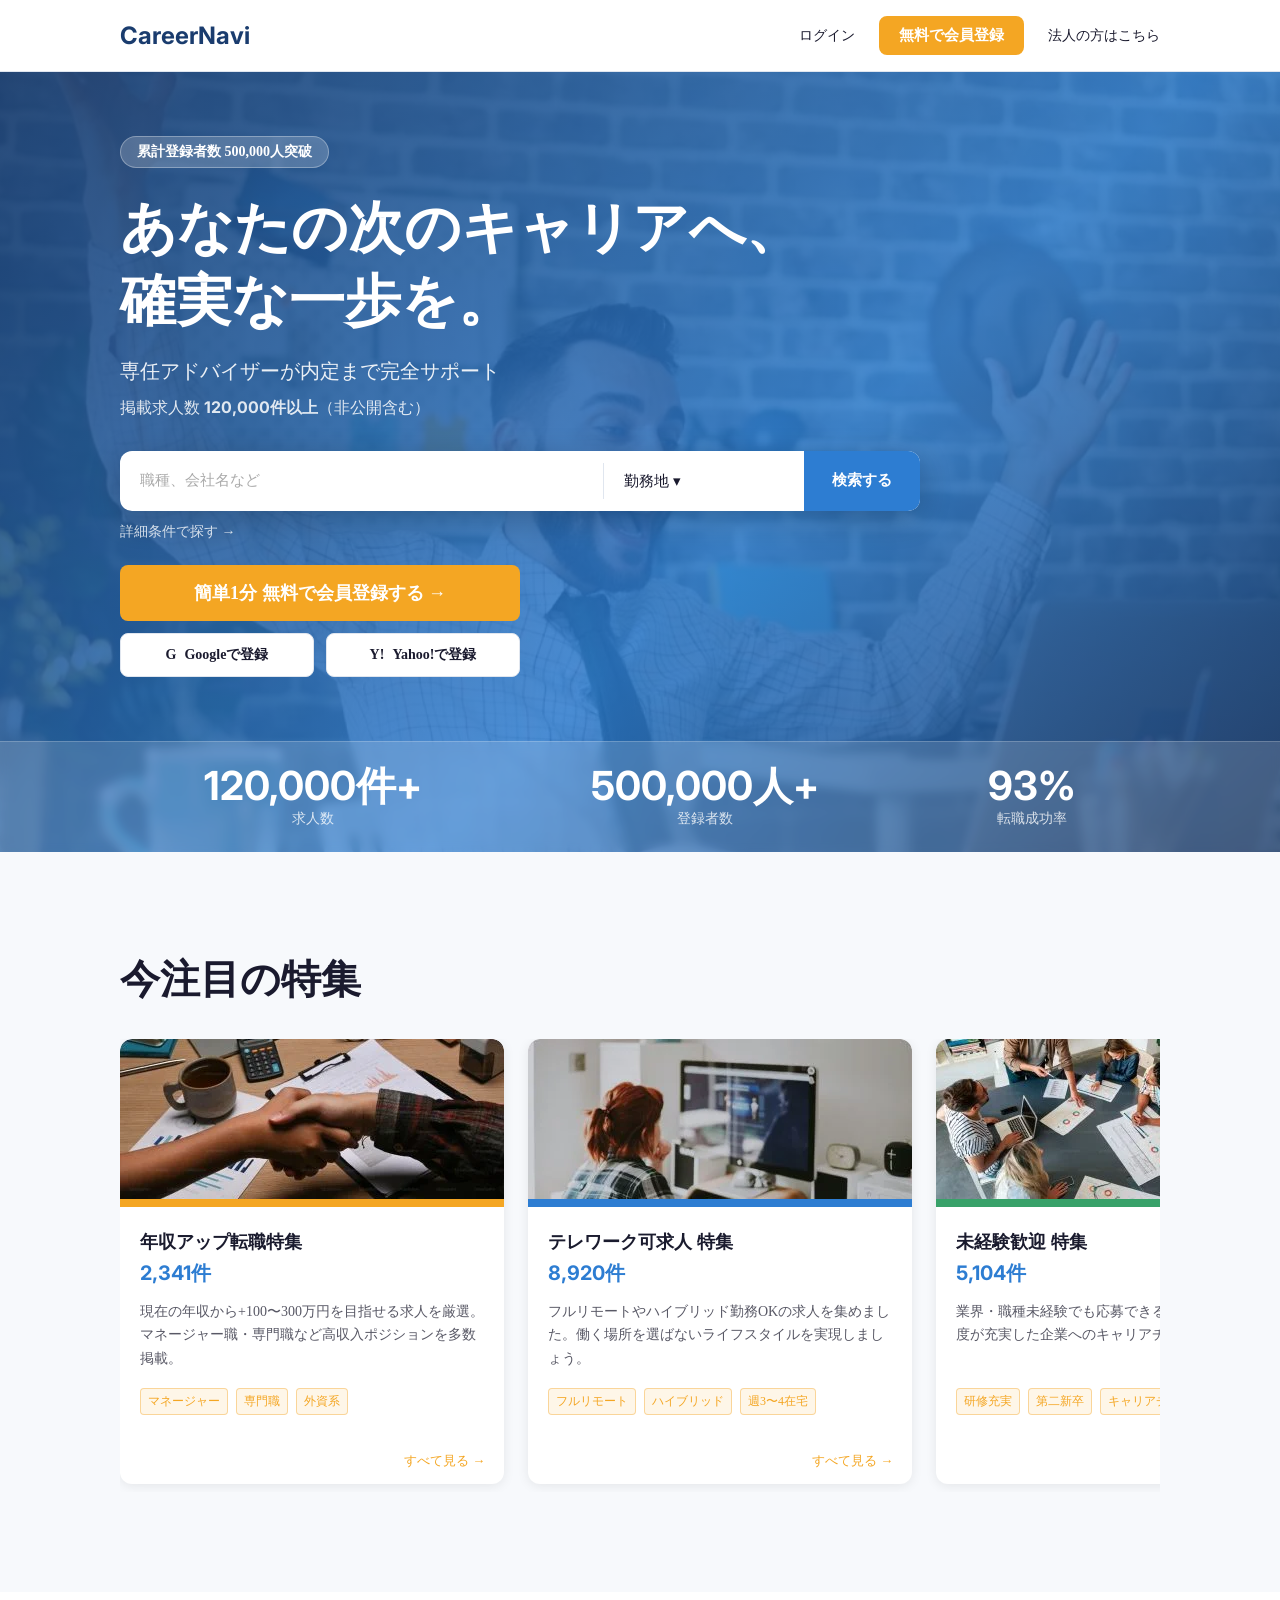
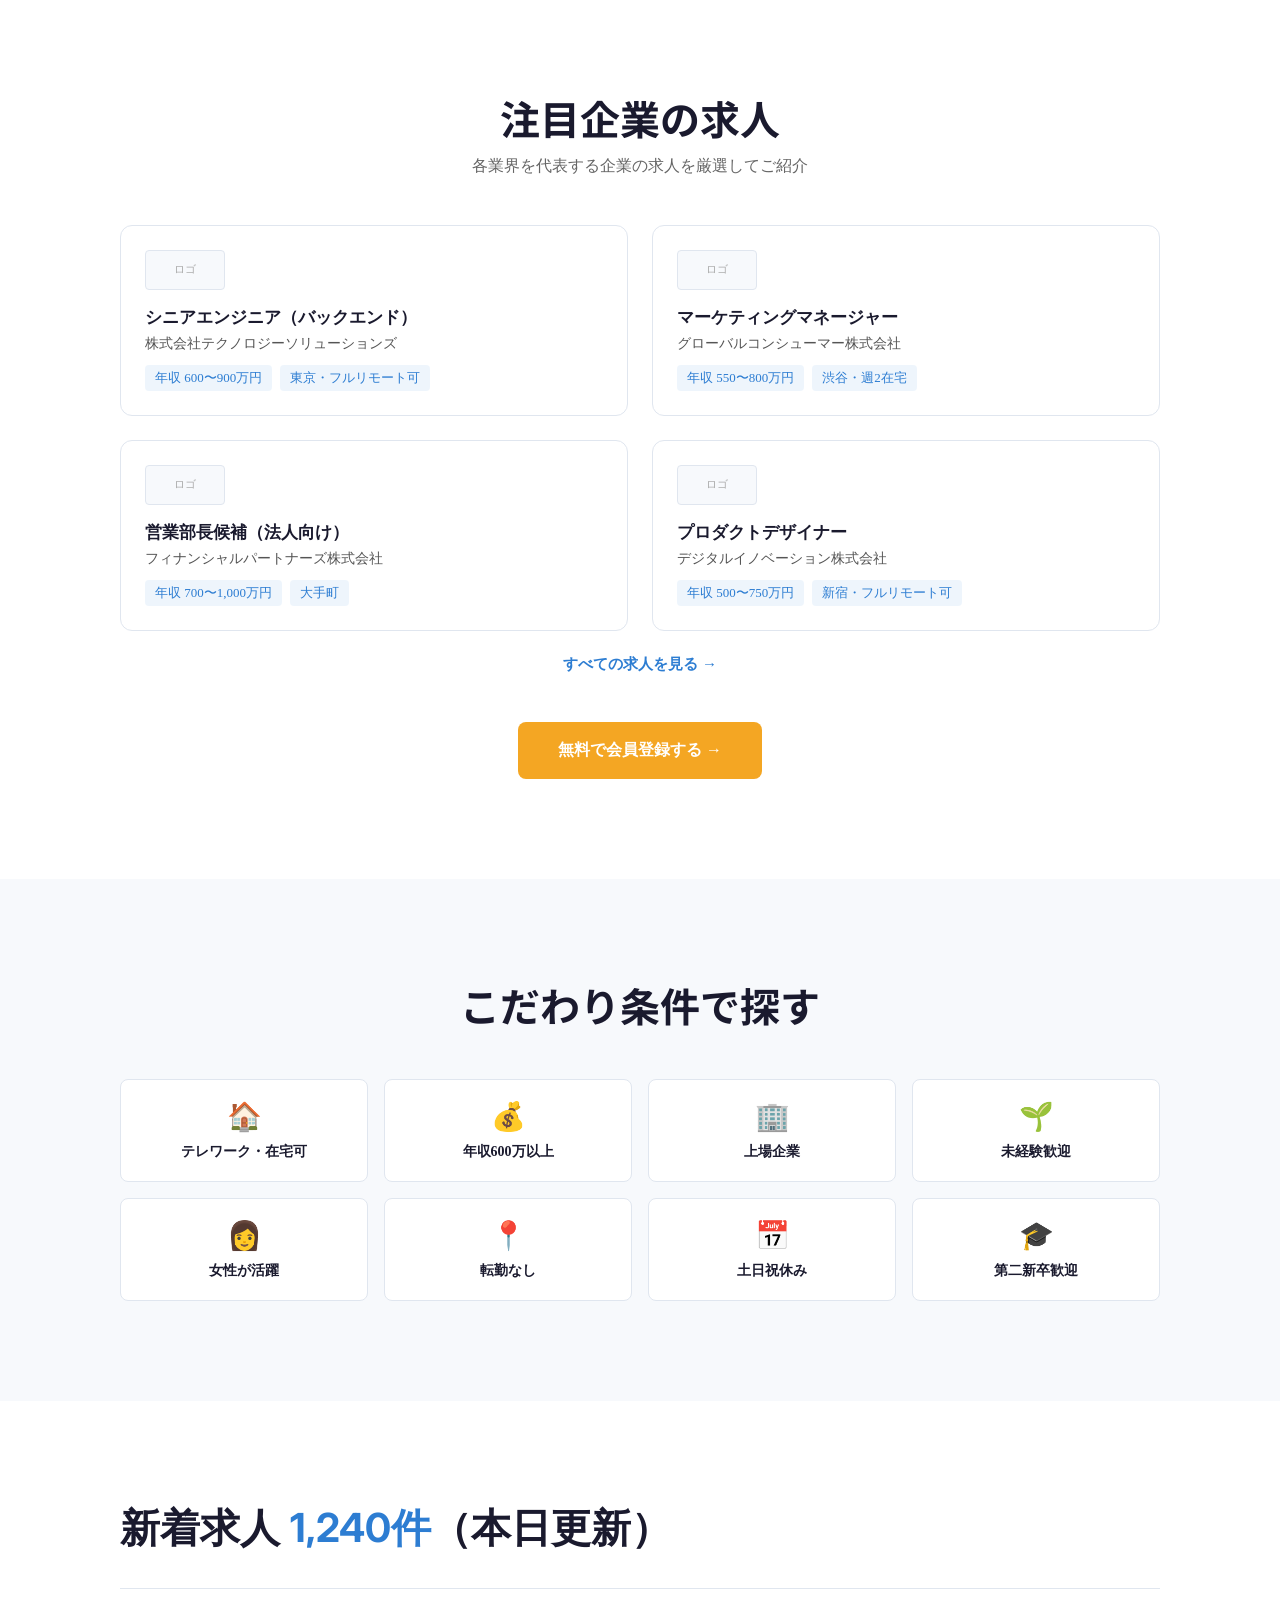
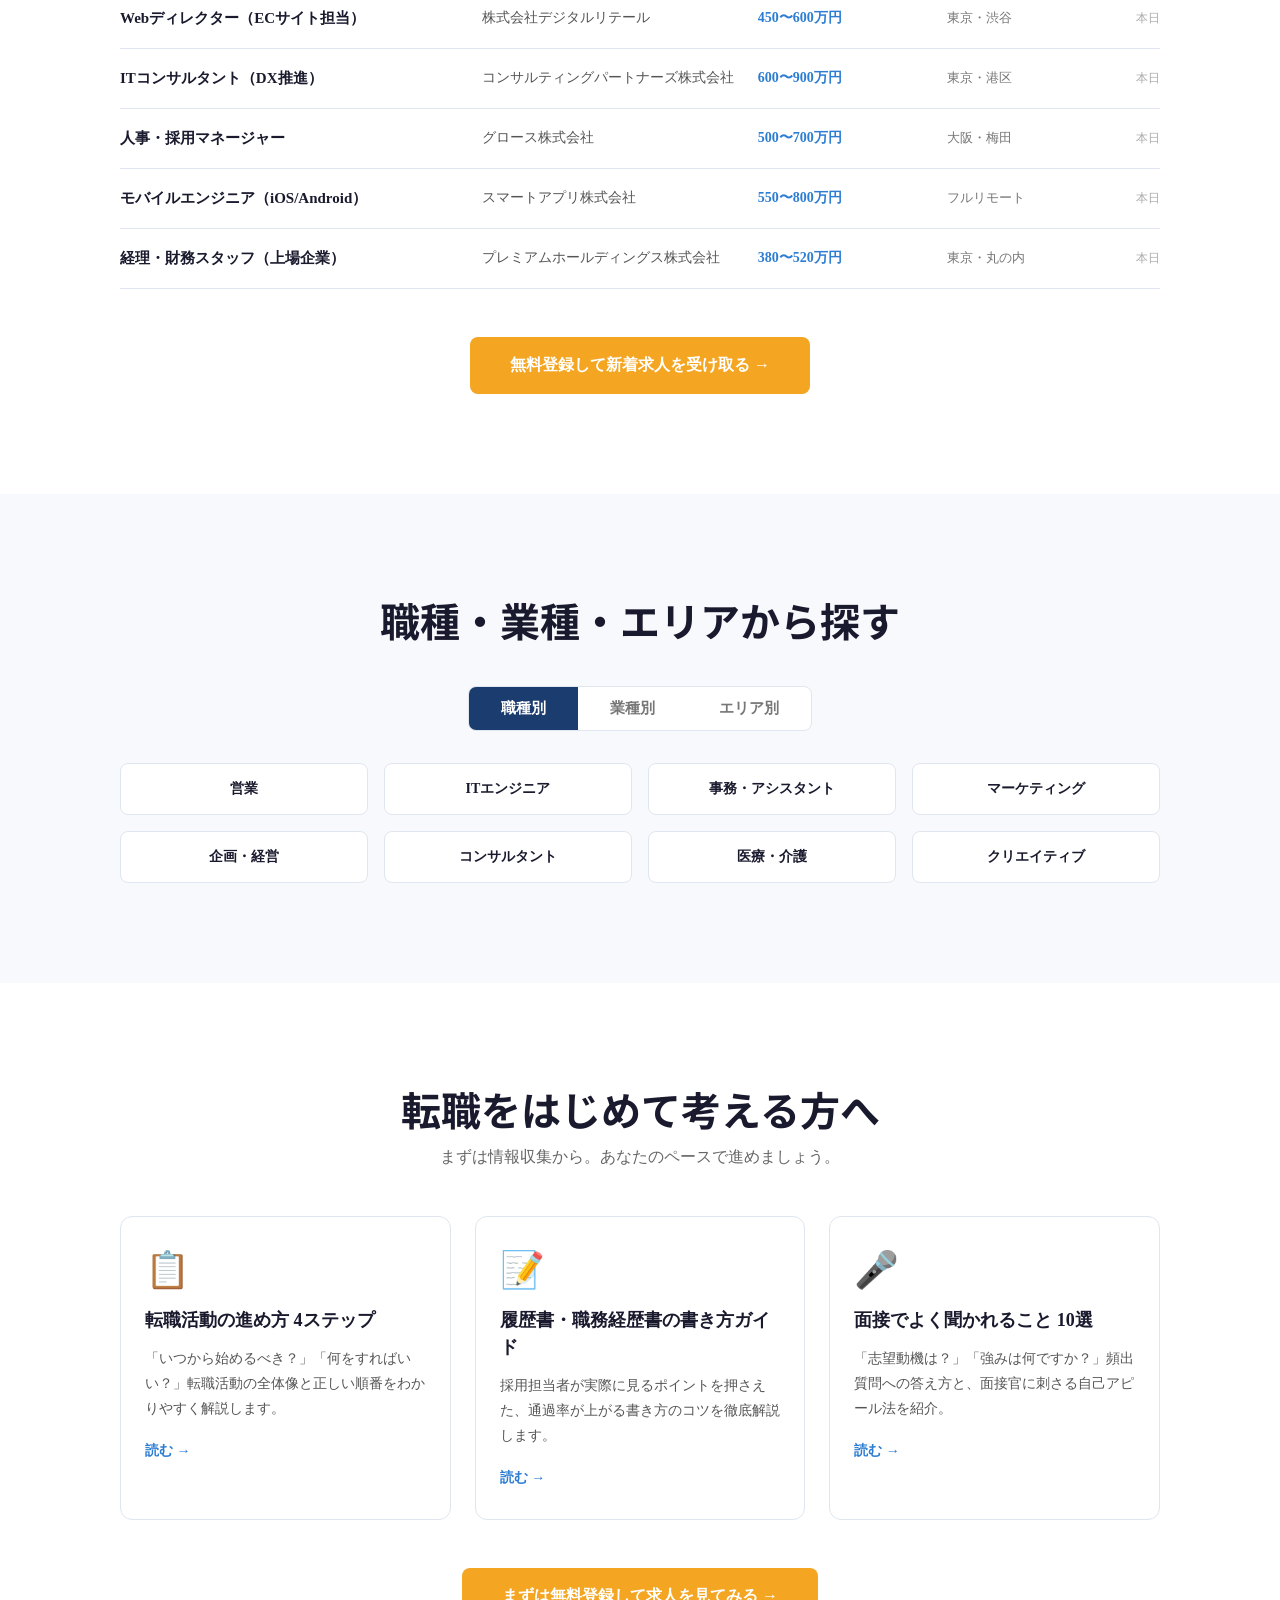
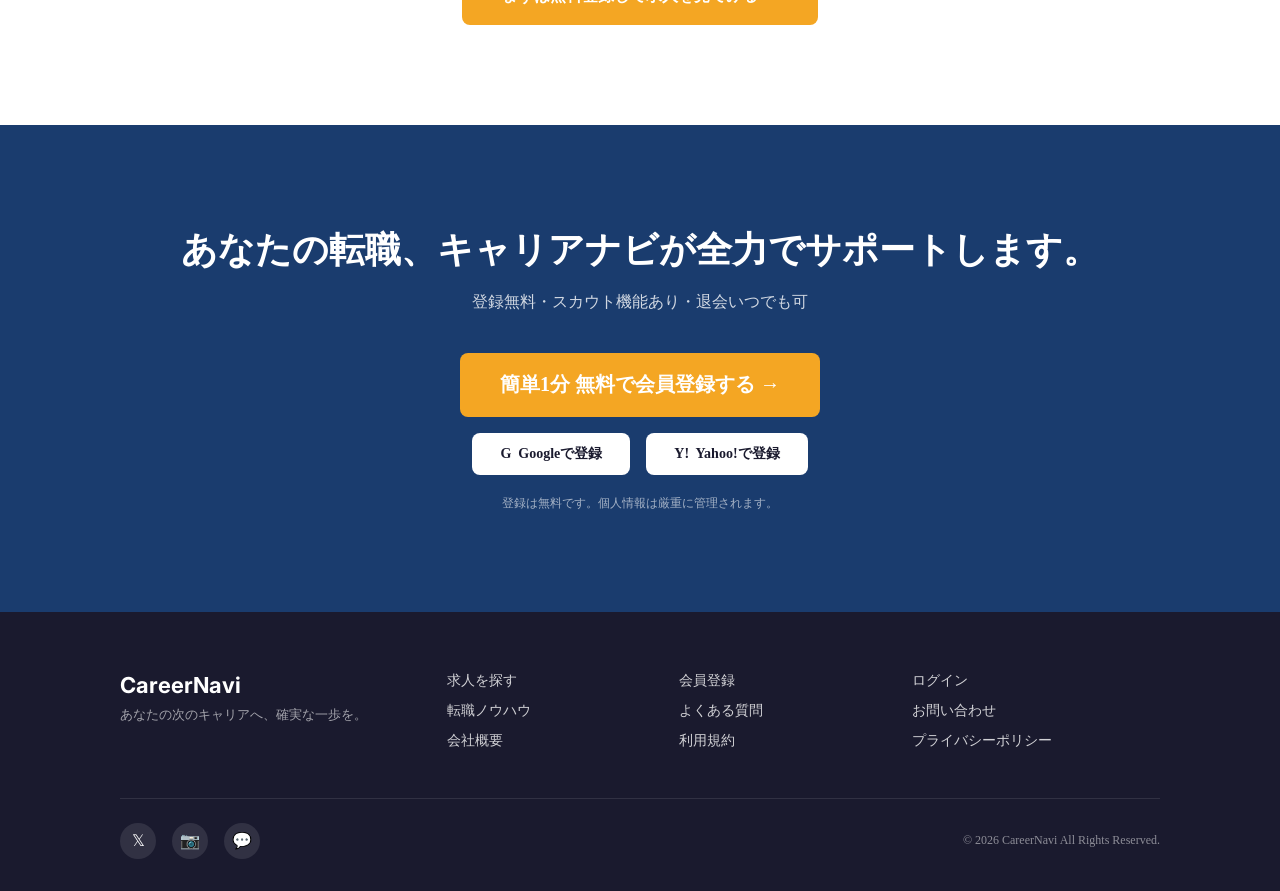
==== index.html @ 7c3828ed "refactor: careernaviをルートに移動" ====
<!DOCTYPE html>
<html lang="ja">
<head>
  <meta charset="UTF-8">
  <meta name="viewport" content="width=device-width, initial-scale=1.0">
  <title>キャリアナビ｜転職求人サイト</title>
  <!-- Google Fonts: 日本語フォント (Noto Sans JP) と英字フォント (Inter) を読み込む -->
  <link rel="preconnect" href="https://fonts.googleapis.com">
  <link rel="preconnect" href="https://fonts.gstatic.com" crossorigin>
  <link href="https://fonts.googleapis.com/css2?family=Inter:wght@400;700&family=Noto+Sans+JP:wght@400;700&display=swap" rel="stylesheet">
  <!-- CSS 読み込み順: reset → variables（変数定義）→ common（共通部品）→ index（ページ固有） -->
  <link rel="stylesheet" href="css/reset.css">
  <link rel="stylesheet" href="css/variables.css">
  <link rel="stylesheet" href="css/common.css">
  <link rel="stylesheet" href="css/index.css">
</head>
<body>

<!-- ===== S01: ヘッダー =====
     position: fixed で画面上部に固定。スクロール時に JS が is-scrolled クラスを付与して影を表示。
     ヘッダー高さ (72px) は variables.css や各ページの margin-top と合わせている。 -->
<header class="header" id="header">
  <div class="header__inner">
    <a href="index.html" class="header__logo">CareerNavi</a>
    <nav class="header__nav">
      <a href="#" class="header__login">ログイン</a>
      <a href="register.html" class="btn btn--primary">無料で会員登録</a>
      <a href="#" class="header__corp">法人の方はこちら</a>
    </nav>
  </div>
</header>

<!-- ===== S02: ファーストビュー (FV) =====
     hero-bg.webp の上に CSS グラデーションオーバーレイを重ねている。
     画像差し替えは images/hero-bg.webp を入れ替え、index.css の background-image も更新。
     検索フォームとCTAボタン、実績統計バーを含む。 -->
<section class="fv">
  <div class="fv__inner">
    <!-- キャッチバッジ: 登録者数などの訴求文言 -->
    <span class="fv__badge">累計登録者数 500,000人突破</span>
    <h1 class="fv__title">あなたの次のキャリアへ、<br>確実な一歩を。</h1>
    <p class="fv__subtitle">専任アドバイザーが内定まで完全サポート</p>
    <p class="fv__count">掲載求人数 <strong>120,000件以上</strong>（非公開含む）</p>

    <!-- 求人検索フォーム: キーワード入力・エリア選択・検索ボタンの3要素 -->
    <div class="fv__search">
      <input class="fv__search-input" type="text" placeholder="職種、会社名など">
      <div class="fv__search-divider"></div>
      <select class="fv__search-location">
        <option value="">勤務地 ▾</option>
        <option>東京都</option>
        <option>大阪府</option>
        <option>愛知県</option>
        <option>神奈川県</option>
        <option>福岡県</option>
        <option>リモート可</option>
      </select>
      <button class="fv__search-btn" type="button">検索する</button>
    </div>
    <a href="#" class="fv__search-link">詳細条件で探す →</a>

    <!-- CTAエリア: メイン登録ボタン + Google・Yahoo! SNS登録ボタン -->
    <div class="fv__cta">
      <a href="register.html" class="fv__cta-btn">簡単1分 無料で会員登録する →</a>
      <div class="fv__sns-btns">
        <a href="#" class="fv__sns-btn"><span class="fv__sns-btn-icon">G</span>Googleで登録</a>
        <a href="#" class="fv__sns-btn"><span class="fv__sns-btn-icon">Y!</span>Yahoo!で登録</a>
      </div>
    </div>
  </div>

  <!-- 実績統計バー: FV 下部に求人数・登録者数・転職成功率を表示 -->
  <div class="fv__stats">
    <div class="fv__stats-inner">
      <div class="stat">
        <div class="stat__number">120,000件+</div>
        <div class="stat__label">求人数</div>
      </div>
      <div class="stat">
        <div class="stat__number">500,000人+</div>
        <div class="stat__label">登録者数</div>
      </div>
      <div class="stat">
        <div class="stat__number">93%</div>
        <div class="stat__label">転職成功率</div>
      </div>
    </div>
  </div>
</section>

<!-- ===== S03: 特集スライダー =====
     横スクロールカードが JS で自動ループする。
     カードの追加・削除は .feature-card ブロックを増減するだけでOK。
     スライド速度は js/index.js の speed 変数で調整。 -->
<section class="feature">
  <div class="feature__inner">
    <h2 class="feature__title">今注目の特集</h2>
    <div class="feature__slider">

      <!-- 特集カード 1: accent の background 色でアクセントバーの色を変える -->
      <div class="feature-card">
        <img class="feature-card__img" src="images/feature-salary.webp" alt="年収アップ転職特集">
        <div class="feature-card__accent" style="background:#F4A623;"></div>
        <h3 class="feature-card__title">年収アップ転職特集</h3>
        <div class="feature-card__count">2,341件</div>
        <p class="feature-card__desc">現在の年収から+100〜300万円を目指せる求人を厳選。マネージャー職・専門職など高収入ポジションを多数掲載。</p>
        <div class="feature-card__tags">
          <span class="feature-card__tag">マネージャー</span>
          <span class="feature-card__tag">専門職</span>
          <span class="feature-card__tag">外資系</span>
        </div>
        <a href="#" class="feature-card__link">すべて見る →</a>
      </div>

      <!-- 特集カード 2 -->
      <div class="feature-card">
        <img class="feature-card__img" src="images/feature-remote.webp" alt="テレワーク可求人特集">
        <div class="feature-card__accent" style="background:#2D7DD2;"></div>
        <h3 class="feature-card__title">テレワーク可求人 特集</h3>
        <div class="feature-card__count">8,920件</div>
        <p class="feature-card__desc">フルリモートやハイブリッド勤務OKの求人を集めました。働く場所を選ばないライフスタイルを実現しましょう。</p>
        <div class="feature-card__tags">
          <span class="feature-card__tag">フルリモート</span>
          <span class="feature-card__tag">ハイブリッド</span>
          <span class="feature-card__tag">週3〜4在宅</span>
        </div>
        <a href="#" class="feature-card__link">すべて見る →</a>
      </div>

      <!-- 特集カード 3 -->
      <div class="feature-card">
        <img class="feature-card__img" src="images/feature-beginner.webp" alt="未経験歓迎特集">
        <div class="feature-card__accent" style="background:#38A169;"></div>
        <h3 class="feature-card__title">未経験歓迎 特集</h3>
        <div class="feature-card__count">5,104件</div>
        <p class="feature-card__desc">業界・職種未経験でも応募できる求人が満載。研修制度が充実した企業へのキャリアチェンジを全力支援。</p>
        <div class="feature-card__tags">
          <span class="feature-card__tag">研修充実</span>
          <span class="feature-card__tag">第二新卒</span>
          <span class="feature-card__tag">キャリアチェンジ</span>
        </div>
        <a href="#" class="feature-card__link">すべて見る →</a>
      </div>

    </div>
  </div>
</section>

<!-- ===== S04: 注目企業の求人 =====
     .job-card を追加・削除することで求人数を調整できる。
     企業ロゴは .job-card__logo 内に img タグを追加して差し替える。 -->
<section class="pickup section--bg-white">
  <div class="pickup__inner">
    <h2 class="section__title section__title--center">注目企業の求人</h2>
    <p class="section__subtitle section__subtitle--center">各業界を代表する企業の求人を厳選してご紹介</p>
    <div class="pickup__grid">

      <div class="job-card">
        <div class="job-card__logo">ロゴ</div>
        <h3 class="job-card__title">シニアエンジニア（バックエンド）</h3>
        <p class="job-card__company">株式会社テクノロジーソリューションズ</p>
        <div class="job-card__meta">
          <span class="job-card__tag">年収 600〜900万円</span>
          <span class="job-card__tag">東京・フルリモート可</span>
        </div>
      </div>

      <div class="job-card">
        <div class="job-card__logo">ロゴ</div>
        <h3 class="job-card__title">マーケティングマネージャー</h3>
        <p class="job-card__company">グローバルコンシューマー株式会社</p>
        <div class="job-card__meta">
          <span class="job-card__tag">年収 550〜800万円</span>
          <span class="job-card__tag">渋谷・週2在宅</span>
        </div>
      </div>

      <div class="job-card">
        <div class="job-card__logo">ロゴ</div>
        <h3 class="job-card__title">営業部長候補（法人向け）</h3>
        <p class="job-card__company">フィナンシャルパートナーズ株式会社</p>
        <div class="job-card__meta">
          <span class="job-card__tag">年収 700〜1,000万円</span>
          <span class="job-card__tag">大手町</span>
        </div>
      </div>

      <div class="job-card">
        <div class="job-card__logo">ロゴ</div>
        <h3 class="job-card__title">プロダクトデザイナー</h3>
        <p class="job-card__company">デジタルイノベーション株式会社</p>
        <div class="job-card__meta">
          <span class="job-card__tag">年収 500〜750万円</span>
          <span class="job-card__tag">新宿・フルリモート可</span>
        </div>
      </div>

    </div>
    <div style="text-align:center; margin-top: 24px;">
      <a href="#" class="pickup__more">すべての求人を見る →</a>
    </div>
    <div class="section-cta">
      <a href="register.html" class="section-cta__btn">無料で会員登録する →</a>
    </div>
  </div>
</section>

<!-- ===== S05: こだわり条件タイル =====
     アイコン + ラベルのカードを4列グリッドで並べる。
     タイルの追加・削除は .theme-tile ブロックを増減するだけ。 -->
<section class="theme section--bg-light">
  <div class="theme__inner">
    <h2 class="section__title section__title--center">こだわり条件で探す</h2>
    <div class="theme__grid">
      <div class="theme-tile"><span class="theme-tile__icon">🏠</span><span class="theme-tile__label">テレワーク・在宅可</span></div>
      <div class="theme-tile"><span class="theme-tile__icon">💰</span><span class="theme-tile__label">年収600万以上</span></div>
      <div class="theme-tile"><span class="theme-tile__icon">🏢</span><span class="theme-tile__label">上場企業</span></div>
      <div class="theme-tile"><span class="theme-tile__icon">🌱</span><span class="theme-tile__label">未経験歓迎</span></div>
      <div class="theme-tile"><span class="theme-tile__icon">👩</span><span class="theme-tile__label">女性が活躍</span></div>
      <div class="theme-tile"><span class="theme-tile__icon">📍</span><span class="theme-tile__label">転勤なし</span></div>
      <div class="theme-tile"><span class="theme-tile__icon">📅</span><span class="theme-tile__label">土日祝休み</span></div>
      <div class="theme-tile"><span class="theme-tile__icon">🎓</span><span class="theme-tile__label">第二新卒歓迎</span></div>
    </div>
  </div>
</section>

<!-- ===== S06: 新着求人 =====
     .job-row を追加することで表示件数を増やせる。
     SP では年収 (.job-row__salary) と更新日 (.job-row__date) が非表示になる。 -->
<section class="newjobs section--bg-white">
  <div class="newjobs__inner">
    <h2 class="newjobs__title">新着求人 <span style="font-family:var(--font-en); color:var(--color-secondary);">1,240件</span>（本日更新）</h2>
    <div class="newjobs__list">
      <div class="job-row">
        <div class="job-row__title">Webディレクター（ECサイト担当）</div>
        <div class="job-row__company">株式会社デジタルリテール</div>
        <div class="job-row__salary">450〜600万円</div>
        <div class="job-row__location">東京・渋谷</div>
        <div class="job-row__date">本日</div>
      </div>
      <div class="job-row">
        <div class="job-row__title">ITコンサルタント（DX推進）</div>
        <div class="job-row__company">コンサルティングパートナーズ株式会社</div>
        <div class="job-row__salary">600〜900万円</div>
        <div class="job-row__location">東京・港区</div>
        <div class="job-row__date">本日</div>
      </div>
      <div class="job-row">
        <div class="job-row__title">人事・採用マネージャー</div>
        <div class="job-row__company">グロース株式会社</div>
        <div class="job-row__salary">500〜700万円</div>
        <div class="job-row__location">大阪・梅田</div>
        <div class="job-row__date">本日</div>
      </div>
      <div class="job-row">
        <div class="job-row__title">モバイルエンジニア（iOS/Android）</div>
        <div class="job-row__company">スマートアプリ株式会社</div>
        <div class="job-row__salary">550〜800万円</div>
        <div class="job-row__location">フルリモート</div>
        <div class="job-row__date">本日</div>
      </div>
      <div class="job-row">
        <div class="job-row__title">経理・財務スタッフ（上場企業）</div>
        <div class="job-row__company">プレミアムホールディングス株式会社</div>
        <div class="job-row__salary">380〜520万円</div>
        <div class="job-row__location">東京・丸の内</div>
        <div class="job-row__date">本日</div>
      </div>
    </div>
    <div class="section-cta">
      <a href="register.html" class="section-cta__btn">無料登録して新着求人を受け取る →</a>
    </div>
  </div>
</section>

<!-- ===== S07: 職種・業種・エリアから探す =====
     タブ切り替えは js/index.js で制御。
     .tab-btn の data-tab と .tab-content の id が一致している必要がある。
     タブの追加時はボタンとパネルをセットで追加する。 -->
<section class="category section--bg-light">
  <div class="category__inner">
    <h2 class="section__title section__title--center">職種・業種・エリアから探す</h2>
    <!-- タブボタン: data-tab の値と対応するパネルの id を一致させる -->
    <div class="tab-bar">
      <button class="tab-btn is-active" data-tab="tab-job">職種別</button>
      <button class="tab-btn" data-tab="tab-industry">業種別</button>
      <button class="tab-btn" data-tab="tab-area">エリア別</button>
    </div>
    <!-- 職種タブパネル -->
    <div id="tab-job" class="tab-content is-active">
      <div class="category__grid">
        <div class="category-tile">営業</div>
        <div class="category-tile">ITエンジニア</div>
        <div class="category-tile">事務・アシスタント</div>
        <div class="category-tile">マーケティング</div>
        <div class="category-tile">企画・経営</div>
        <div class="category-tile">コンサルタント</div>
        <div class="category-tile">医療・介護</div>
        <div class="category-tile">クリエイティブ</div>
      </div>
    </div>
    <!-- 業種タブパネル -->
    <div id="tab-industry" class="tab-content">
      <div class="category__grid">
        <div class="category-tile">IT・通信</div>
        <div class="category-tile">金融・保険</div>
        <div class="category-tile">メーカー</div>
        <div class="category-tile">医療・製薬</div>
        <div class="category-tile">商社</div>
        <div class="category-tile">不動産・建設</div>
        <div class="category-tile">サービス業</div>
        <div class="category-tile">コンサル</div>
      </div>
    </div>
    <!-- エリアタブパネル -->
    <div id="tab-area" class="tab-content">
      <div class="category__grid">
        <div class="category-tile">東京</div>
        <div class="category-tile">大阪</div>
        <div class="category-tile">愛知</div>
        <div class="category-tile">神奈川</div>
        <div class="category-tile">福岡</div>
        <div class="category-tile">北海道</div>
        <div class="category-tile">京都</div>
        <div class="category-tile">リモート</div>
      </div>
    </div>
  </div>
</section>

<!-- ===== S08: 転職ノウハウ =====
     .knowhow-card を追加することで記事カードを増やせる。3列グリッドのため3の倍数が収まりよい。 -->
<section class="knowhow section--bg-white">
  <div class="knowhow__inner">
    <h2 class="section__title section__title--center">転職をはじめて考える方へ</h2>
    <p class="section__subtitle section__subtitle--center">まずは情報収集から。あなたのペースで進めましょう。</p>
    <div class="knowhow__grid">
      <div class="knowhow-card">
        <div class="knowhow-card__icon">📋</div>
        <h3 class="knowhow-card__title">転職活動の進め方 4ステップ</h3>
        <p class="knowhow-card__desc">「いつから始めるべき？」「何をすればいい？」転職活動の全体像と正しい順番をわかりやすく解説します。</p>
        <a href="#" class="knowhow-card__link">読む →</a>
      </div>
      <div class="knowhow-card">
        <div class="knowhow-card__icon">📝</div>
        <h3 class="knowhow-card__title">履歴書・職務経歴書の書き方ガイド</h3>
        <p class="knowhow-card__desc">採用担当者が実際に見るポイントを押さえた、通過率が上がる書き方のコツを徹底解説します。</p>
        <a href="#" class="knowhow-card__link">読む →</a>
      </div>
      <div class="knowhow-card">
        <div class="knowhow-card__icon">🎤</div>
        <h3 class="knowhow-card__title">面接でよく聞かれること 10選</h3>
        <p class="knowhow-card__desc">「志望動機は？」「強みは何ですか？」頻出質問への答え方と、面接官に刺さる自己アピール法を紹介。</p>
        <a href="#" class="knowhow-card__link">読む →</a>
      </div>
    </div>
    <div class="section-cta">
      <a href="register.html" class="section-cta__btn">まずは無料登録して求人を見てみる →</a>
    </div>
  </div>
</section>

<!-- ===== S09: クロージングCTA =====
     ページ末尾の最終登録促進エリア。背景は primary ネイビー。
     ボタンテキストや補足文の変更はここで行う。 -->
<section class="closing-cta">
  <div class="closing-cta__inner">
    <h2 class="closing-cta__title">あなたの転職、キャリアナビが全力でサポートします。</h2>
    <p class="closing-cta__sub">登録無料・スカウト機能あり・退会いつでも可</p>
    <a href="register.html" class="closing-cta__btn">簡単1分 無料で会員登録する →</a>
    <div class="closing-cta__sns">
      <a href="#" class="closing-cta__sns-btn">G &nbsp;Googleで登録</a>
      <a href="#" class="closing-cta__sns-btn">Y! &nbsp;Yahoo!で登録</a>
    </div>
    <p class="closing-cta__note">登録は無料です。個人情報は厳重に管理されます。</p>
  </div>
</section>

<!-- ===== S10: フッター =====
     リンクは .footer__links 内の <a> タグを編集。
     SNS アイコンは .footer__sns-link 内のテキスト・絵文字を変更。 -->
<footer class="footer">
  <div class="footer__inner">
    <div class="footer__top">
      <div>
        <div class="footer__logo">CareerNavi</div>
        <p class="footer__tagline">あなたの次のキャリアへ、確実な一歩を。</p>
      </div>
      <div class="footer__links">
        <a href="#" class="footer__link">求人を探す</a>
        <a href="register.html" class="footer__link">会員登録</a>
        <a href="#" class="footer__link">ログイン</a>
        <a href="#" class="footer__link">転職ノウハウ</a>
        <a href="#" class="footer__link">よくある質問</a>
        <a href="#" class="footer__link">お問い合わせ</a>
        <a href="#" class="footer__link">会社概要</a>
        <a href="#" class="footer__link">利用規約</a>
        <a href="#" class="footer__link">プライバシーポリシー</a>
      </div>
    </div>
    <div class="footer__bottom">
      <div class="footer__sns">
        <a href="#" class="footer__sns-link">𝕏</a>
        <a href="#" class="footer__sns-link">📷</a>
        <a href="#" class="footer__sns-link">💬</a>
      </div>
      <p class="footer__copy">© 2026 CareerNavi All Rights Reserved.</p>
    </div>
  </div>
</footer>

<!-- JS 読み込み: common.js（全ページ共通）→ index.js（このページ固有） -->
<script src="js/common.js"></script>
<script src="js/index.js"></script>
</body>
</html>
---- css/variables.css ----
/* ===== デザイントークン =====
   サイト全体で共通利用するカラー・フォント・余白などの変数定義。
   色の変更やスペーシングの調整はここを編集すれば全体に反映される。 */

:root {

  /* --- ブランドカラー ---
     primary（ネイビー）: ヘッダーロゴ・見出し強調・フッター背景
     secondary（ブルー）: リンク・ボタン・アクティブ状態
     accent（オレンジ）: CTAボタン・重要ラベル・特集タグ */
  --color-primary:   #1A3C6E;
  --color-secondary: #2D7DD2;
  --color-accent:    #F4A623;

  /* --- 背景・テキスト・ボーダー --- */
  --color-bg-light:  #F7F9FC; /* 薄グレー背景：偶数セクション背景に使用 */
  --color-text:      #1A1A2E; /* メインテキスト色 */
  --color-white:     #FFFFFF;
  --color-success:   #38A169; /* 成功・完了状態 (登録完了ページのアイコンなど) */
  --color-error:     #E53E3E; /* エラー表示 */
  --color-border:    #E0E6EF; /* カード枠線・区切り線 */
  --color-footer-bg: #1A1A2E; /* フッター背景: テキスト色と同値でダークに統一 */

  /* --- フォント ---
     日本語テキスト全般: Noto Sans JP
     数字・英字・統計数値: Inter（等幅で視認性が高い） */
  --font-ja: 'Noto Sans JP', sans-serif;
  --font-en: 'Inter', sans-serif;

  /* --- レイアウト --- */
  --content-max-width: 1440px; /* コンテンツ最大幅: 大画面でも広がりすぎない */
  --section-padding:    100px; /* PC: セクション上下余白 */
  --section-padding-sp:  60px; /* SP: セクション上下余白 */

  /* --- 影 --- */
  --shadow-card:   0px 4px 24px rgba(0, 0, 0, 0.08); /* カードの浮き上がり影 */
  --shadow-header: 0 2px 8px rgba(0, 0, 0, 0.1);     /* スクロール時のヘッダー影 */

  /* --- 角丸 --- */
  --radius-sm:  4px;  /* タグ・バッジなど小さい要素 */
  --radius-md:  8px;  /* ボタン・入力欄・一般カード */
  --radius-lg: 12px;  /* 大きいカード・フォームカード */

  /* --- トランジション ---
     ホバーアニメーションの速度。全コンポーネントで共通利用 */
  --transition: 0.2s ease;
}
---- css/common.css ----
/* ===== ヘッダー =====
   固定ヘッダー (position: fixed)。高さ 72px はサイト全体で共通の基準値。
   スクロール時に is-scrolled クラスが JS から付与されて影が出る。 */
.header {
  position: fixed;
  top: 0;
  left: 0;
  right: 0;
  z-index: 1000;
  height: 72px; /* この値を変えたら index.css の padding-top: 72px も合わせて変更 */
  background: var(--color-white);
  border-bottom: 1px solid var(--color-border);
  display: flex;
  align-items: center;
  transition: box-shadow var(--transition);
}

/* スクロール時に JS で付与されるクラス */
.header.is-scrolled {
  box-shadow: var(--shadow-header);
}

.header__inner {
  width: 100%;
  max-width: var(--content-max-width);
  margin: 0 auto;
  padding: 0 120px; /* SP では 0 16px に上書き */
  display: flex;
  align-items: center;
  justify-content: space-between;
}

.header__logo {
  font-family: var(--font-en);
  font-size: 24px;
  font-weight: 700;
  color: var(--color-primary);
}

.header__nav {
  display: flex;
  align-items: center;
  gap: 24px;
}

.header__login {
  font-size: 14px;
  color: var(--color-text);
  transition: color var(--transition);
}

.header__login:hover {
  color: var(--color-secondary);
}

.header__corp {
  font-size: 14px;
  color: var(--color-text);
  transition: color var(--transition);
}

.header__corp:hover {
  color: var(--color-secondary);
}

/* ===== ボタン =====
   .btn--primary（オレンジ）: CTA・会員登録など主要アクション
   .btn--secondary（ブルー）: サブアクション
   .btn--large: フッターCTAなど大きいボタンに追加するモディファイア */
.btn {
  display: inline-flex;
  align-items: center;
  justify-content: center;
  font-weight: 700;
  border-radius: var(--radius-md);
  transition: opacity var(--transition), transform var(--transition);
  cursor: pointer;
  text-align: center;
}

.btn:hover {
  opacity: 0.88;
  transform: translateY(-1px);
}

.btn:active {
  transform: translateY(0);
}

.btn--primary {
  background: var(--color-accent);
  color: var(--color-white);
  padding: 10px 20px;
  font-size: 15px;
}

.btn--secondary {
  background: var(--color-secondary);
  color: var(--color-white);
  padding: 10px 20px;
  font-size: 15px;
}

.btn--large {
  padding: 17px 32px;
  font-size: 18px;
  border-radius: var(--radius-md);
}

/* ===== フッター ===== */
.footer {
  background: var(--color-footer-bg);
  color: var(--color-white);
  padding: 60px 0 32px;
}

.footer__inner {
  max-width: var(--content-max-width);
  margin: 0 auto;
  padding: 0 120px;
}

.footer__top {
  display: flex;
  align-items: flex-start;
  gap: 80px;
  margin-bottom: 48px;
}

.footer__logo {
  font-family: var(--font-en);
  font-size: 22px;
  font-weight: 700;
  color: var(--color-white);
  margin-bottom: 8px;
}

.footer__tagline {
  font-size: 13px;
  color: rgba(255, 255, 255, 0.6);
}

/* リンクを3列グリッドで並べる。列数を変えるには grid-template-columns を修正 */
.footer__links {
  display: grid;
  grid-template-columns: repeat(3, auto);
  gap: 12px 40px;
  flex: 1;
}

.footer__link {
  font-size: 14px;
  color: rgba(255, 255, 255, 0.8);
  transition: color var(--transition);
}

.footer__link:hover {
  color: var(--color-white);
}

.footer__bottom {
  border-top: 1px solid rgba(255, 255, 255, 0.1);
  padding-top: 24px;
  display: flex;
  align-items: center;
  justify-content: space-between;
}

.footer__sns {
  display: flex;
  gap: 16px;
}

.footer__sns-link {
  width: 36px;
  height: 36px;
  border-radius: 50%;
  background: rgba(255, 255, 255, 0.1);
  display: flex;
  align-items: center;
  justify-content: center;
  font-size: 16px;
  transition: background var(--transition);
}

.footer__sns-link:hover {
  background: rgba(255, 255, 255, 0.2);
}

.footer__copy {
  font-size: 12px;
  color: rgba(255, 255, 255, 0.5);
}

/* ===== セクション共通CTAバー =====
   各セクション末尾に配置するオレンジのCTAボタン。
   マージンやフォントサイズを変更したい場合はここを編集。 */
.section-cta {
  text-align: center;
  margin-top: 48px;
}

.section-cta__btn {
  display: inline-flex;
  align-items: center;
  justify-content: center;
  background: var(--color-accent);
  color: var(--color-white);
  font-weight: 700;
  font-size: 16px;
  padding: 18px 40px;
  border-radius: var(--radius-md);
  transition: opacity var(--transition), transform var(--transition);
}

.section-cta__btn:hover {
  opacity: 0.88;
  transform: translateY(-2px);
}

/* ===== コンテナ =====
   PC左右余白を持つ汎用ラッパー。ページ固有の__inner では個別に定義している。 */
.container {
  max-width: var(--content-max-width);
  margin: 0 auto;
  padding: 0 120px;
}

/* ===== セクション共通 =====
   .section--bg-light / .section--bg-white で交互に背景を切り替えている。 */
.section {
  padding: var(--section-padding) 0;
}

.section--bg-light {
  background: var(--color-bg-light);
}

.section--bg-white {
  background: var(--color-white);
}

/* セクション見出し (h2): 40px PC / 26px SP */
.section__title {
  font-family: var(--font-ja);
  font-size: 40px;
  font-weight: 700;
  color: var(--color-text);
  line-height: 1.3;
}

.section__title--center {
  text-align: center;
}

.section__subtitle {
  font-size: 16px;
  color: #666;
  margin-top: 12px;
}

.section__subtitle--center {
  text-align: center;
}

/* ===== レスポンシブ (〜768px) ===== */
@media (max-width: 768px) {
  .header__inner {
    padding: 0 16px;
  }

  /* SP ではヘッダーナビを非表示（ハンバーガーメニューが必要な場合は JS と合わせて実装） */
  .header__nav {
    display: none;
  }


  .container {
    padding: 0 16px;
  }

  .footer__inner {
    padding: 0 16px;
  }

  .footer__top {
    flex-direction: column;
    gap: 32px;
  }

  /* SP では2列に変更 */
  .footer__links {
    grid-template-columns: repeat(2, auto);
    gap: 12px 24px;
  }

  .footer__bottom {
    flex-direction: column;
    gap: 16px;
  }

  .section {
    padding: var(--section-padding-sp) 0;
  }

  .section__title {
    font-size: 26px;
  }
}
---- css/index.css ----
/* ===== S02: ファーストビュー (FV) =====
   ヒーロー画像の上にグラデーションオーバーレイを重ねてテキストを読みやすくしている。
   背景画像を差し替えたい場合は hero-bg.webp を入れ替えるだけでOK。 */
.fv {
  position: relative;
  min-height: 680px;
  padding-top: 72px; /* 固定ヘッダーの高さ分だけコンテンツを下げる */
  background: url('../images/hero-bg.webp') center / cover no-repeat;
  display: flex;
  flex-direction: column;
  overflow: hidden;
}

/* ヒーロー画像の上に重ねるグラデーションオーバーレイ。
   透明度を調整するとテキストの読みやすさが変わる。 */
.fv::before {
  content: '';
  position: absolute;
  inset: 0;
  background: linear-gradient(135deg, rgba(26, 60, 110, 0.92) 0%, rgba(45, 125, 210, 0.82) 60%, rgba(26, 60, 110, 0.88) 100%);
}

.fv__inner {
  position: relative;
  z-index: 1; /* オーバーレイ (::before) の上に表示するために必要 */
  max-width: var(--content-max-width);
  margin: 0 auto;
  padding: 64px 120px;
  width: 100%;
}

/* 「累計登録者数 500,000人突破」のバッジ */
.fv__badge {
  display: inline-block;
  background: rgba(255, 255, 255, 0.2);
  color: var(--color-white);
  font-size: 14px;
  font-weight: 700;
  padding: 6px 16px;
  border-radius: 20px;
  margin-bottom: 24px;
  border: 1px solid rgba(255, 255, 255, 0.3);
}

/* メインキャッチコピー: PC 56px / SP 32px */
.fv__title {
  font-size: 56px;
  font-weight: 700;
  color: var(--color-white);
  line-height: 1.3;
  margin-bottom: 20px;
}

.fv__subtitle {
  font-size: 20px;
  color: rgba(255, 255, 255, 0.9);
  margin-bottom: 12px;
}

/* 「掲載求人数 120,000件以上」の数値テキスト */
.fv__count {
  font-size: 16px;
  color: rgba(255, 255, 255, 0.85);
  margin-bottom: 32px;
}

.fv__count strong {
  font-weight: 700;
  font-family: var(--font-en); /* 数字はEnglishフォントで視認性UP */
}

/* ===== 検索フォーム =====
   入力欄・エリア選択・検索ボタンを横並びにした1行フォーム。
   SP ではそれぞれ縦に積み重なる（下のレスポンシブ参照）。 */
.fv__search {
  background: var(--color-white);
  border-radius: var(--radius-lg);
  box-shadow: 0 8px 32px rgba(0, 0, 0, 0.2);
  padding: 0;
  display: flex;
  align-items: stretch;
  max-width: 800px;
  height: 60px;
  overflow: hidden;
}

.fv__search-input {
  flex: 1;
  border: none;
  outline: none;
  padding: 0 20px;
  font-size: 15px;
  color: var(--color-text);
  background: transparent;
}

.fv__search-input::placeholder {
  color: #aaa;
}

/* 入力欄とエリア選択の区切り線 */
.fv__search-divider {
  width: 1px;
  background: var(--color-border);
  margin: 12px 0;
}

.fv__search-location {
  width: 200px;
  border: none;
  outline: none;
  padding: 0 20px;
  font-size: 15px;
  color: var(--color-text);
  background: transparent;
  appearance: none; /* ブラウザ標準の矢印を非表示にする */
  cursor: pointer;
}

.fv__search-btn {
  background: var(--color-secondary);
  color: var(--color-white);
  font-weight: 700;
  font-size: 15px;
  padding: 0 28px;
  border: none;
  cursor: pointer;
  transition: background var(--transition);
  white-space: nowrap;
}

.fv__search-btn:hover {
  background: #1e5fa8; /* secondary より少し暗い色にホバー時変更 */
}

.fv__search-link {
  display: block;
  color: rgba(255, 255, 255, 0.8);
  font-size: 14px;
  margin-top: 12px;
  transition: color var(--transition);
}

.fv__search-link:hover {
  color: var(--color-white);
}

/* ===== CTAエリア =====
   メイン登録ボタン（オレンジ）とSNS登録ボタンを縦に並べる。 */
.fv__cta {
  margin-top: 24px;
  max-width: 400px;
}

.fv__cta-btn {
  display: flex;
  align-items: center;
  justify-content: center;
  background: var(--color-accent);
  color: var(--color-white);
  font-weight: 700;
  font-size: 18px;
  height: 56px;
  border-radius: var(--radius-md);
  width: 100%;
  transition: opacity var(--transition), transform var(--transition);
}

.fv__cta-btn:hover {
  opacity: 0.9;
  transform: translateY(-2px);
}

.fv__sns-btns {
  display: flex;
  gap: 12px;
  margin-top: 12px;
}

/* Google・Yahoo! のSNS登録ボタン。アイコンは HTML側で変更する */
.fv__sns-btn {
  flex: 1;
  display: flex;
  align-items: center;
  justify-content: center;
  gap: 8px;
  background: var(--color-white);
  border: 1px solid var(--color-border);
  color: var(--color-text);
  font-size: 14px;
  font-weight: 700;
  height: 44px;
  border-radius: var(--radius-md);
  transition: background var(--transition);
}

.fv__sns-btn:hover {
  background: var(--color-bg-light);
}

/* ===== 実績統計バー =====
   FV下部の「求人数・登録者数・転職成功率」を横並びで表示する帯。
   backdrop-filter でガラスエフェクトを演出している。 */
.fv__stats {
  position: relative;
  z-index: 1;
  background: rgba(255, 255, 255, 0.15);
  backdrop-filter: blur(4px);
  border-top: 1px solid rgba(255, 255, 255, 0.2);
}

.fv__stats-inner {
  max-width: var(--content-max-width);
  margin: 0 auto;
  padding: 24px 120px;
  display: flex;
  justify-content: space-around;
}

.stat {
  text-align: center;
  color: var(--color-white);
}

/* 統計の数値部分（例：「120,000件+」） */
.stat__number {
  font-family: var(--font-en); /* 数字には英字フォントを使用 */
  font-size: 40px;
  font-weight: 700;
  line-height: 1;
}

.stat__label {
  font-size: 14px;
  margin-top: 4px;
  color: rgba(255, 255, 255, 0.8);
}

/* ===== S03: 特集スライダー =====
   横スクロールカードを JS で自動ループさせるスライダー。
   カード枚数の変更は HTML を編集。速度は index.js の speed 変数で調整。 */
.feature {
  padding: var(--section-padding) 0;
  background: var(--color-bg-light);
}

.feature__inner {
  max-width: var(--content-max-width);
  margin: 0 auto;
  padding: 0 120px;
}

.feature__title {
  font-size: 40px;
  font-weight: 700;
  color: var(--color-text);
  margin-bottom: 32px;
}

/* overflow-x: hidden でスクロールバーを隠しつつ、JS で scrollLeft を操作する */
.feature__slider {
  display: flex;
  gap: 24px;
  overflow-x: hidden;
  padding-bottom: 8px;
  -ms-overflow-style: none;
  scrollbar-width: none;
}

.feature__slider::-webkit-scrollbar {
  display: none;
}

/* 特集カード: 幅 384px × 高さ 445px (Figma 仕様値) */
.feature-card {
  width: 384px;
  height: 445px;
  flex-shrink: 0;
  position: relative;
  background: var(--color-white);
  border-radius: 12px;
  box-shadow: 0px 2px 12px 0px rgba(0, 0, 0, 0.08);
  overflow: hidden;
  transition: transform var(--transition), box-shadow var(--transition);
}

.feature-card:hover {
  transform: translateY(-4px);
  box-shadow: 0 8px 32px rgba(0, 0, 0, 0.14);
}

/* カード上部の画像エリア: 高さ 160px (Figma 仕様値) */
.feature-card__img {
  position: absolute;
  top: 0;
  left: 0;
  width: 100%;
  height: 160px;
  object-fit: cover;
}

/* 画像下のカラーアクセントバー: 高さ 8px。色は HTML の style 属性でカードごとに指定 */
.feature-card__accent {
  position: absolute;
  top: 160px;
  left: 0;
  width: 100%;
  height: 8px;
}

/* カードタイトル: 画像(160px) + アクセントバー(8px) + 上パディング(24px) = top: 192px */
.feature-card__title {
  position: absolute;
  top: 192px;
  left: 20px;
  width: 344px;
  font-size: 18px;
  font-weight: 700;
  color: #1a1b2e;
  line-height: 1.3;
}

/* 件数表示（例：「2,341件」） */
.feature-card__count {
  position: absolute;
  top: 222px;
  left: 20px;
  font-family: var(--font-en);
  font-size: 20px;
  font-weight: 700;
  color: var(--color-secondary);
  line-height: 1.2;
}

/* カード説明文 */
.feature-card__desc {
  position: absolute;
  top: 261px;
  left: 20px;
  width: 344px;
  font-size: 14px;
  color: #595966;
  line-height: 1.7;
}

/* タグ一覧（例：「マネージャー」「専門職」「外資系」） */
.feature-card__tags {
  position: absolute;
  top: 349px;
  left: 20px;
  display: flex;
  flex-wrap: wrap;
  gap: 8px;
}

.feature-card__tag {
  font-size: 12px;
  color: var(--color-accent);
  background: rgba(244, 166, 35, 0.1);
  border: 1px solid rgba(244, 166, 35, 0.4);
  padding: 4px 7px;
  border-radius: 4px;
  line-height: normal;
  white-space: nowrap;
}

/* 「すべて見る →」リンク: カード右下に配置 */
.feature-card__link {
  position: absolute;
  top: 413px;
  left: 284px;
  font-size: 13px;
  color: var(--color-accent);
  transition: opacity var(--transition);
}

.feature-card__link:hover {
  opacity: 0.75;
}

/* ===== S04: 注目企業の求人 =====
   2列グリッドで求人カードを並べる。
   列数変更は grid-template-columns を修正。 */
.pickup {
  padding: var(--section-padding) 0;
  background: var(--color-white);
}

.pickup__inner {
  max-width: var(--content-max-width);
  margin: 0 auto;
  padding: 0 120px;
  text-align: center;
}

.pickup__grid {
  display: grid;
  grid-template-columns: repeat(2, 1fr); /* PC: 2列 / SP: 1列 */
  gap: 24px;
  margin-top: 48px;
  text-align: left;
}

/* 求人カード */
.job-card {
  border: 1px solid var(--color-border);
  border-radius: var(--radius-lg);
  padding: 24px;
  background: var(--color-white);
  transition: box-shadow var(--transition), transform var(--transition);
  cursor: pointer;
}

.job-card:hover {
  box-shadow: var(--shadow-card);
  transform: translateY(-2px);
}

/* 企業ロゴプレースホルダー: 実ロゴ画像を使う場合は img タグに差し替える */
.job-card__logo {
  width: 80px;
  height: 40px;
  background: var(--color-bg-light);
  border: 1px solid var(--color-border);
  border-radius: 4px;
  display: flex;
  align-items: center;
  justify-content: center;
  font-size: 11px;
  color: #aaa;
  margin-bottom: 16px;
}

.job-card__title {
  font-size: 17px;
  font-weight: 700;
  color: var(--color-text);
  margin-bottom: 6px;
}

.job-card__company {
  font-size: 14px;
  color: #555;
  margin-bottom: 12px;
}

.job-card__meta {
  display: flex;
  flex-wrap: wrap;
  gap: 8px;
}

/* 「年収」「場所」などのメタ情報タグ */
.job-card__tag {
  font-size: 13px;
  color: var(--color-secondary);
  background: rgba(45, 125, 210, 0.08);
  padding: 4px 10px;
  border-radius: 4px;
  font-weight: 500;
}

.pickup__more {
  margin-top: 24px;
  font-size: 15px;
  color: var(--color-secondary);
  font-weight: 700;
  transition: color var(--transition);
}

.pickup__more:hover {
  color: var(--color-primary);
}

/* ===== S05: こだわり条件タイル =====
   アイコン + ラベルのカードを4列グリッドで並べる。
   SP では 2列に変更。 */
.theme {
  padding: var(--section-padding) 0;
  background: var(--color-bg-light);
}

.theme__inner {
  max-width: var(--content-max-width);
  margin: 0 auto;
  padding: 0 120px;
  text-align: center;
}

.theme__grid {
  display: grid;
  grid-template-columns: repeat(4, 1fr); /* PC: 4列 / SP: 2列 */
  gap: 16px;
  margin-top: 48px;
}

.theme-tile {
  background: var(--color-white);
  border: 1px solid var(--color-border);
  border-radius: var(--radius-md);
  padding: 20px 16px;
  display: flex;
  flex-direction: column;
  align-items: center;
  gap: 10px;
  cursor: pointer;
  transition: border-color var(--transition), box-shadow var(--transition), transform var(--transition);
  text-align: center;
}

.theme-tile:hover {
  border-color: var(--color-secondary);
  box-shadow: 0 4px 16px rgba(45, 125, 210, 0.12);
  transform: translateY(-2px);
}

.theme-tile__icon {
  font-size: 28px;
}

.theme-tile__label {
  font-size: 14px;
  font-weight: 700;
  color: var(--color-text);
}

/* ===== S06: 新着求人 =====
   求人をリスト形式で表示する。
   列構成: タイトル・会社名・年収・場所・更新日（SP では年収と更新日を非表示）。 */
.newjobs {
  padding: var(--section-padding) 0;
  background: var(--color-white);
}

.newjobs__inner {
  max-width: var(--content-max-width);
  margin: 0 auto;
  padding: 0 120px;
}

.newjobs__title {
  font-size: 40px;
  font-weight: 700;
  color: var(--color-text);
  margin-bottom: 32px;
}

.newjobs__list {
  border-top: 1px solid var(--color-border);
}

/* 求人1行: 5列グリッド（タイトル 2fr / 会社名 1.5fr / 年収 1fr / 場所 1fr / 日付 auto） */
.job-row {
  display: grid;
  grid-template-columns: 2fr 1.5fr 1fr 1fr auto;
  gap: 16px;
  padding: 20px 0;
  border-bottom: 1px solid var(--color-border);
  align-items: center;
  cursor: pointer;
  transition: background var(--transition);
}

/* ホバー時に行をハイライト。左右マイナスマージンで行端まで色を広げる */
.job-row:hover {
  background: var(--color-bg-light);
  margin: 0 -20px;
  padding-left: 20px;
  padding-right: 20px;
}

.job-row__title {
  font-size: 15px;
  font-weight: 700;
  color: var(--color-text);
}

.job-row__company {
  font-size: 14px;
  color: #555;
}

.job-row__salary {
  font-size: 14px;
  color: var(--color-secondary);
  font-weight: 700;
}

.job-row__location {
  font-size: 13px;
  color: #777;
}

.job-row__date {
  font-size: 12px;
  color: #aaa;
  white-space: nowrap;
}

/* ===== S07: 職種・業種・エリア タブ =====
   .tab-btn に is-active を付与・除去することで表示パネルを切り替える。
   切り替えロジックは index.js にある。 */
.category {
  padding: var(--section-padding) 0;
  background: var(--color-bg-light);
}

.category__inner {
  max-width: var(--content-max-width);
  margin: 0 auto;
  padding: 0 120px;
  text-align: center;
}

/* タブボタンを横並びにする囲み */
.tab-bar {
  display: inline-flex;
  background: var(--color-white);
  border: 1px solid var(--color-border);
  border-radius: var(--radius-md);
  overflow: hidden;
  margin: 40px 0 32px;
}

.tab-btn {
  padding: 12px 32px;
  font-size: 15px;
  font-weight: 700;
  color: #777;
  background: transparent;
  border: none;
  cursor: pointer;
  transition: background var(--transition), color var(--transition);
}

/* アクティブなタブは primary 色で塗りつぶし */
.tab-btn.is-active {
  background: var(--color-primary);
  color: var(--color-white);
}

.tab-btn:hover:not(.is-active) {
  background: var(--color-bg-light);
  color: var(--color-text);
}

/* タブパネル: デフォルト非表示。is-active が付いたときだけ表示 */
.tab-content {
  display: none;
}

.tab-content.is-active {
  display: block;
}

/* カテゴリータイル: PC 4列 / SP 2列 */
.category__grid {
  display: grid;
  grid-template-columns: repeat(4, 1fr);
  gap: 16px;
}

.category-tile {
  background: var(--color-white);
  border: 1px solid var(--color-border);
  border-radius: var(--radius-md);
  padding: 16px;
  font-size: 14px;
  font-weight: 700;
  color: var(--color-text);
  cursor: pointer;
  transition: border-color var(--transition), color var(--transition), transform var(--transition);
  text-align: center;
}

.category-tile:hover {
  border-color: var(--color-secondary);
  color: var(--color-secondary);
  transform: translateY(-2px);
}

/* ===== S08: 転職ノウハウ =====
   3列カード。カード数の増減は HTML を編集し、
   列数は grid-template-columns で調整する。 */
.knowhow {
  padding: var(--section-padding) 0;
  background: var(--color-white);
}

.knowhow__inner {
  max-width: var(--content-max-width);
  margin: 0 auto;
  padding: 0 120px;
  text-align: center;
}

.knowhow__grid {
  display: grid;
  grid-template-columns: repeat(3, 1fr); /* PC: 3列 / SP: 1列 */
  gap: 24px;
  margin-top: 48px;
  text-align: left;
}

.knowhow-card {
  border: 1px solid var(--color-border);
  border-radius: var(--radius-lg);
  padding: 32px 24px;
  background: var(--color-white);
  transition: box-shadow var(--transition), transform var(--transition);
}

.knowhow-card:hover {
  box-shadow: var(--shadow-card);
  transform: translateY(-4px);
}

.knowhow-card__icon {
  font-size: 36px;
  margin-bottom: 16px;
}

.knowhow-card__title {
  font-size: 18px;
  font-weight: 700;
  color: var(--color-text);
  margin-bottom: 12px;
  line-height: 1.5;
}

.knowhow-card__desc {
  font-size: 14px;
  color: #555;
  line-height: 1.8;
  margin-bottom: 20px;
}

.knowhow-card__link {
  font-size: 14px;
  font-weight: 700;
  color: var(--color-secondary);
  transition: color var(--transition);
}

.knowhow-card__link:hover {
  color: var(--color-primary);
}

/* ===== S09: クロージングCTA =====
   ページ下部の最終登録促進エリア。背景は primary ネイビー。
   ボタン幅は固定値 360px（SP では 100%）。 */
.closing-cta {
  padding: var(--section-padding) 0;
  background: var(--color-primary);
  text-align: center;
}

.closing-cta__inner {
  max-width: var(--content-max-width);
  margin: 0 auto;
  padding: 0 120px;
}

.closing-cta__title {
  font-size: 36px;
  font-weight: 700;
  color: var(--color-white);
  margin-bottom: 16px;
  line-height: 1.4;
}

.closing-cta__sub {
  font-size: 16px;
  color: rgba(255, 255, 255, 0.8);
  margin-bottom: 40px;
}

/* 登録CTAボタン: PC 固定幅 360px / SP 100% */
.closing-cta__btn {
  display: inline-flex;
  align-items: center;
  justify-content: center;
  background: var(--color-accent);
  color: var(--color-white);
  font-size: 20px;
  font-weight: 700;
  width: 360px;
  height: 64px;
  border-radius: var(--radius-md);
  transition: opacity var(--transition), transform var(--transition);
}

.closing-cta__btn:hover {
  opacity: 0.9;
  transform: translateY(-2px);
}

.closing-cta__sns {
  display: flex;
  justify-content: center;
  gap: 16px;
  margin-top: 16px;
}

.closing-cta__sns-btn {
  display: flex;
  align-items: center;
  justify-content: center;
  gap: 8px;
  background: var(--color-white);
  color: var(--color-text);
  font-size: 14px;
  font-weight: 700;
  padding: 12px 28px;
  border-radius: var(--radius-md);
  transition: opacity var(--transition);
}

.closing-cta__sns-btn:hover {
  opacity: 0.9;
}

.closing-cta__note {
  margin-top: 20px;
  font-size: 12px;
  color: rgba(255, 255, 255, 0.6);
}

/* ===== レスポンシブ (〜768px) ===== */
@media (max-width: 768px) {
  .fv {
    min-height: 700px;
  }

  .fv__inner {
    padding: 40px 16px;
  }

  .fv__title {
    font-size: 32px;
  }

  .fv__subtitle {
    font-size: 16px;
  }

  /* SP では検索フォームを縦積みにする */
  .fv__search {
    flex-direction: column;
    height: auto;
    gap: 0;
  }

  .fv__search-input,
  .fv__search-location {
    width: 100%;
    height: 52px;
    border-bottom: 1px solid var(--color-border);
  }

  .fv__search-divider {
    display: none; /* 縦積み時は区切り線不要 */
  }

  .fv__search-btn {
    height: 52px;
    width: 100%;
  }

  .fv__cta {
    max-width: 100%;
  }

  /* SP では SNS ボタンを縦積みにする */
  .fv__sns-btns {
    flex-direction: column;
  }

  .fv__stats-inner {
    flex-direction: column;
    gap: 20px;
    padding: 24px 16px;
  }

  /* セクション内の左右パディングをSP用に上書き */
  .feature__inner,
  .pickup__inner,
  .theme__inner,
  .newjobs__inner,
  .category__inner,
  .knowhow__inner,
  .closing-cta__inner {
    padding: 0 16px;
  }

  .feature__title {
    font-size: 26px;
  }

  .feature-card {
    min-width: 280px;
  }

  /* SP: 求人カードを1列に変更 */
  .pickup__grid {
    grid-template-columns: 1fr;
  }

  /* SP: こだわり条件を2列に変更 */
  .theme__grid {
    grid-template-columns: repeat(2, 1fr);
  }

  /* SP: 新着求人リストを2列グリッドに変更（年収・日付は非表示） */
  .job-row {
    grid-template-columns: 1fr 1fr;
    grid-template-rows: auto auto;
  }

  .job-row__salary,
  .job-row__date {
    display: none; /* SP では省略して表示をシンプルに */
  }

  /* SP: カテゴリータイルを2列に変更 */
  .category__grid {
    grid-template-columns: repeat(2, 1fr);
  }

  .tab-btn {
    padding: 10px 20px;
    font-size: 14px;
  }

  /* SP: ノウハウカードを1列に変更 */
  .knowhow__grid {
    grid-template-columns: 1fr;
  }

  .closing-cta__title {
    font-size: 24px;
  }

  /* SP: CTAボタンを横幅いっぱいに */
  .closing-cta__btn {
    width: 100%;
    font-size: 17px;
    height: 56px;
  }

  .closing-cta__sns {
    flex-direction: column;
  }
}
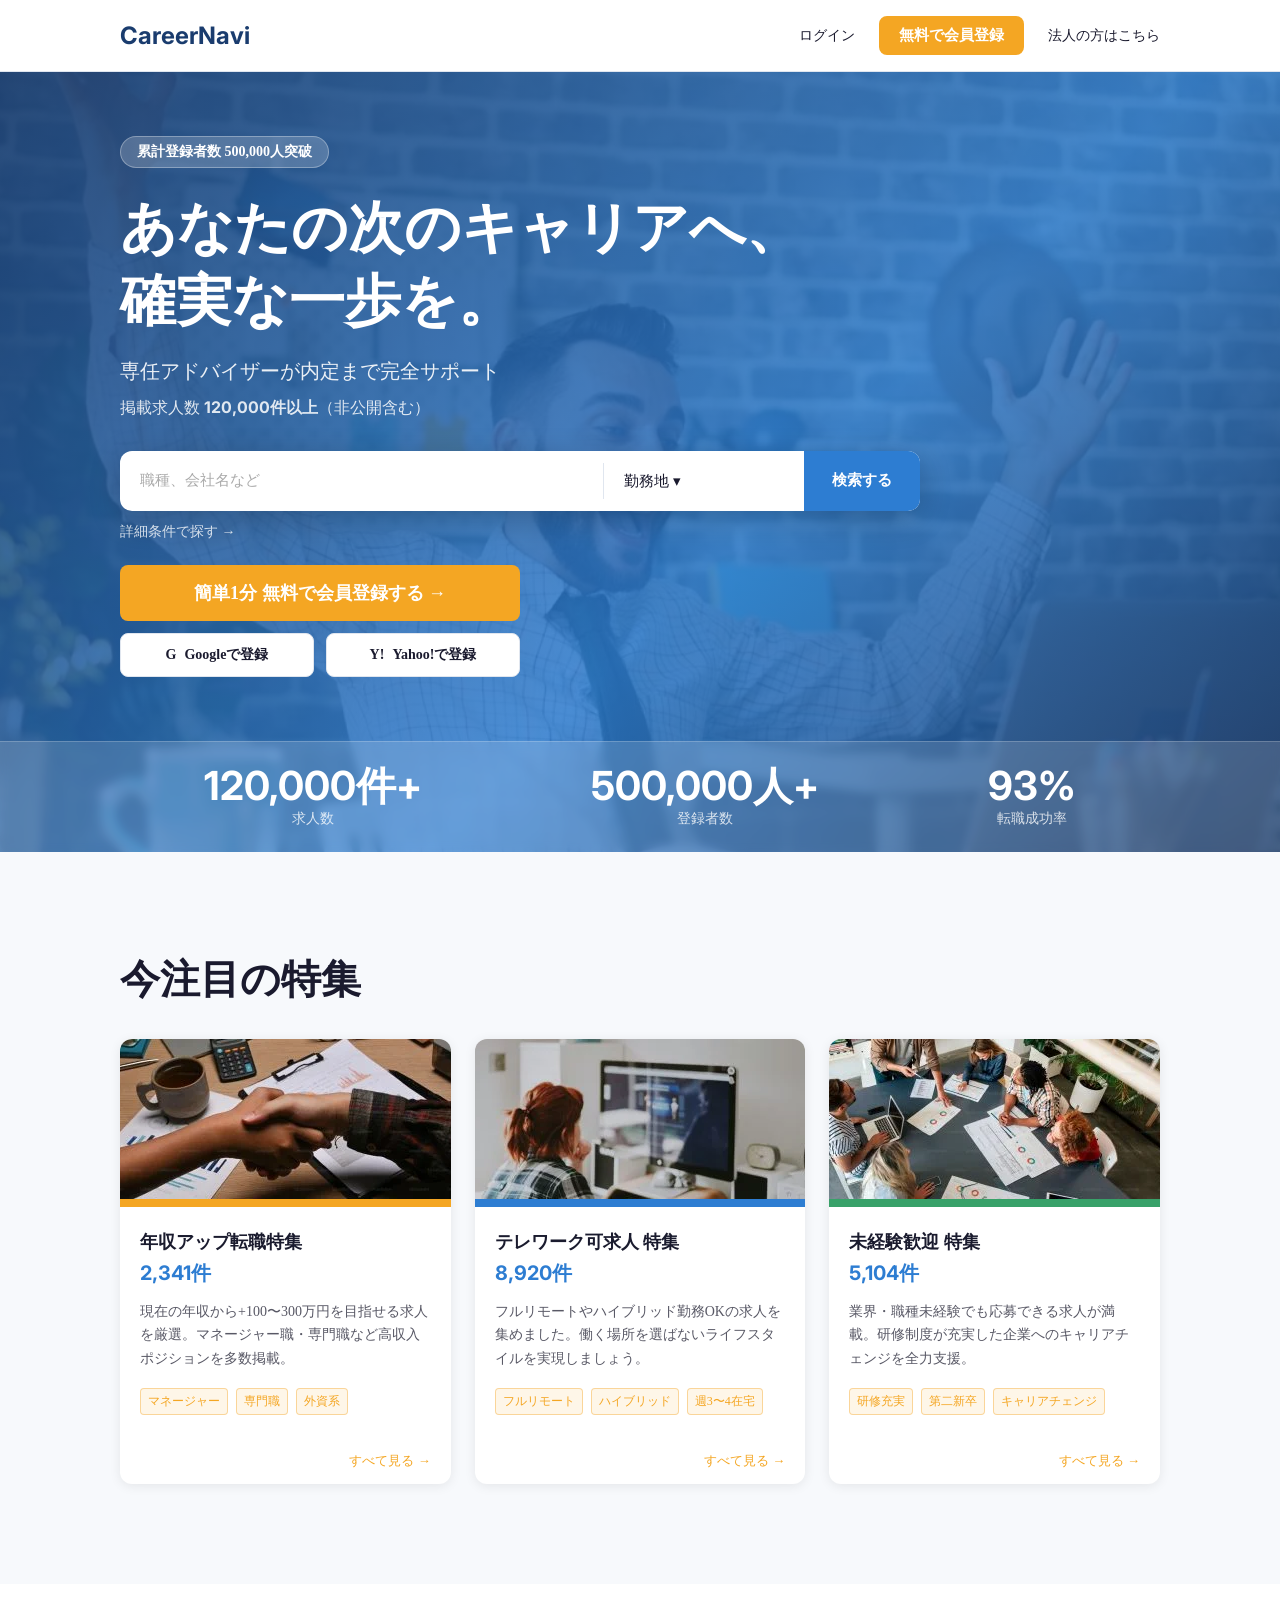
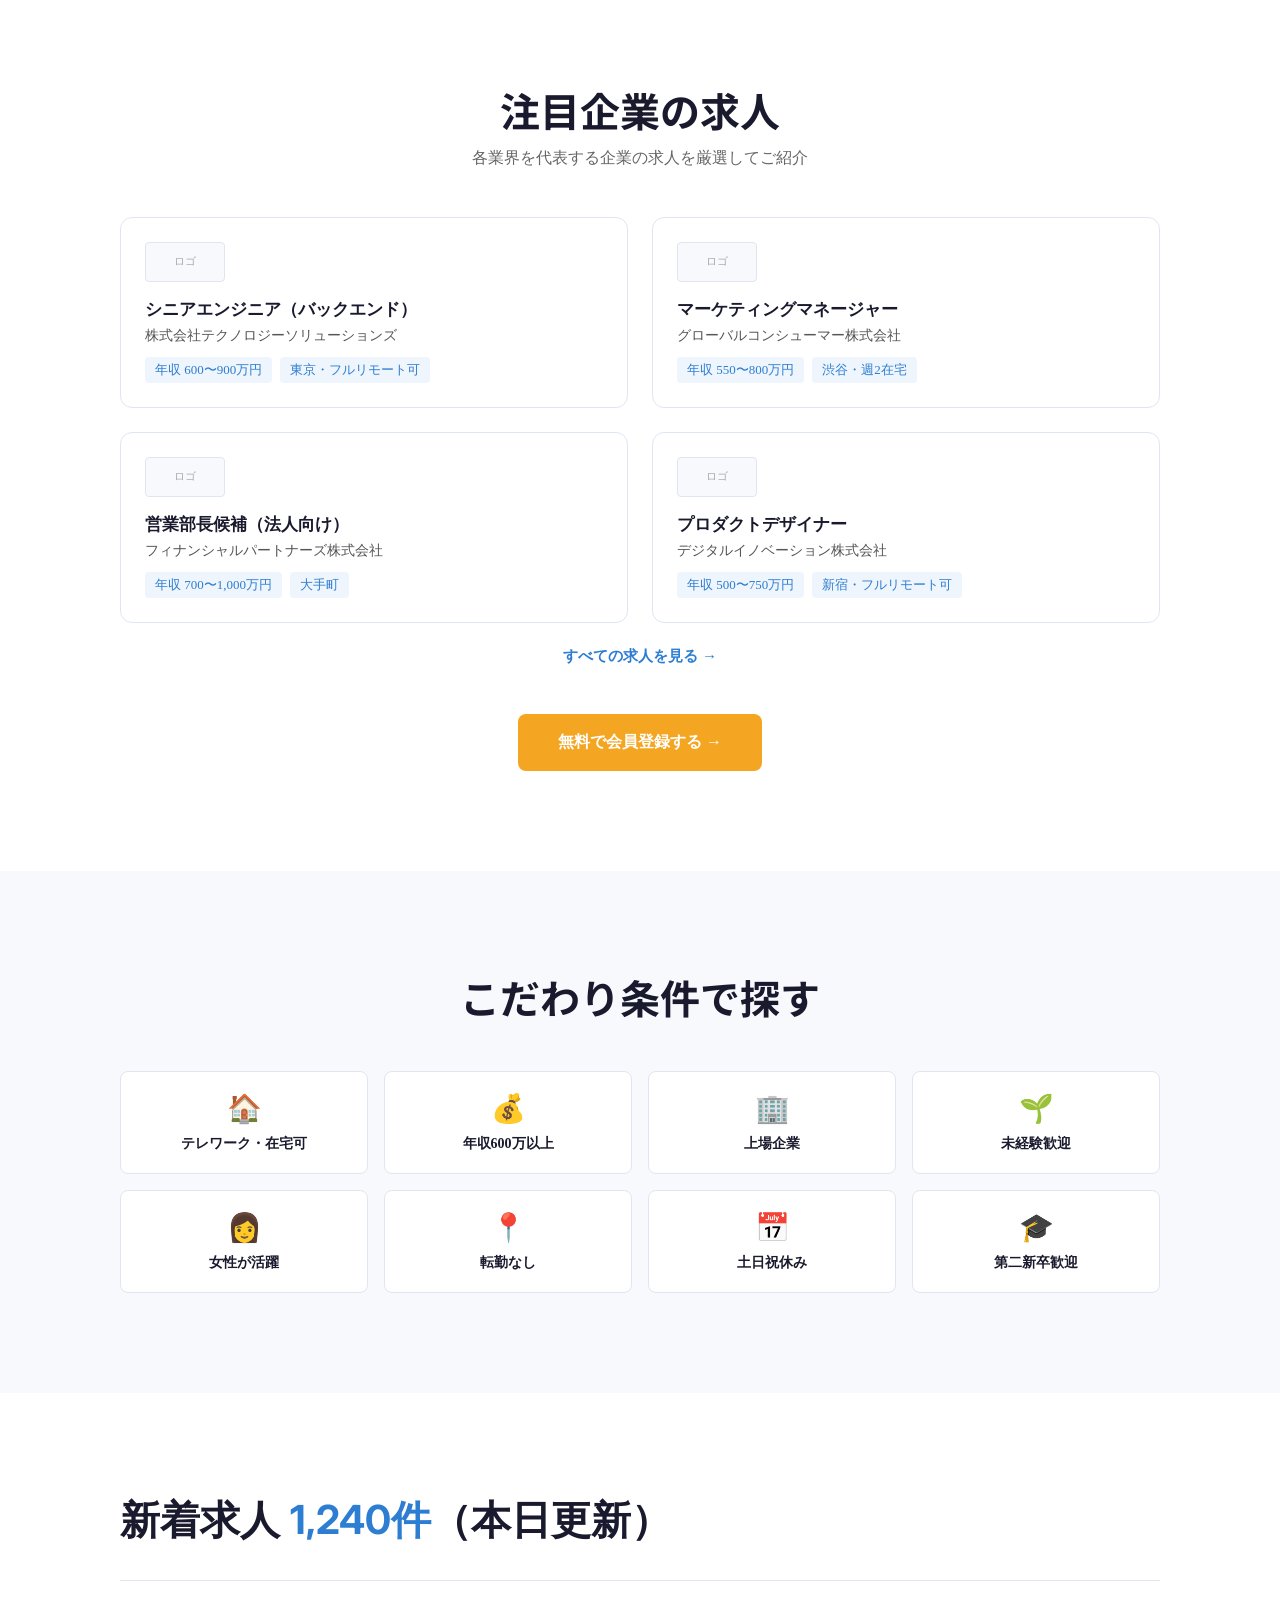
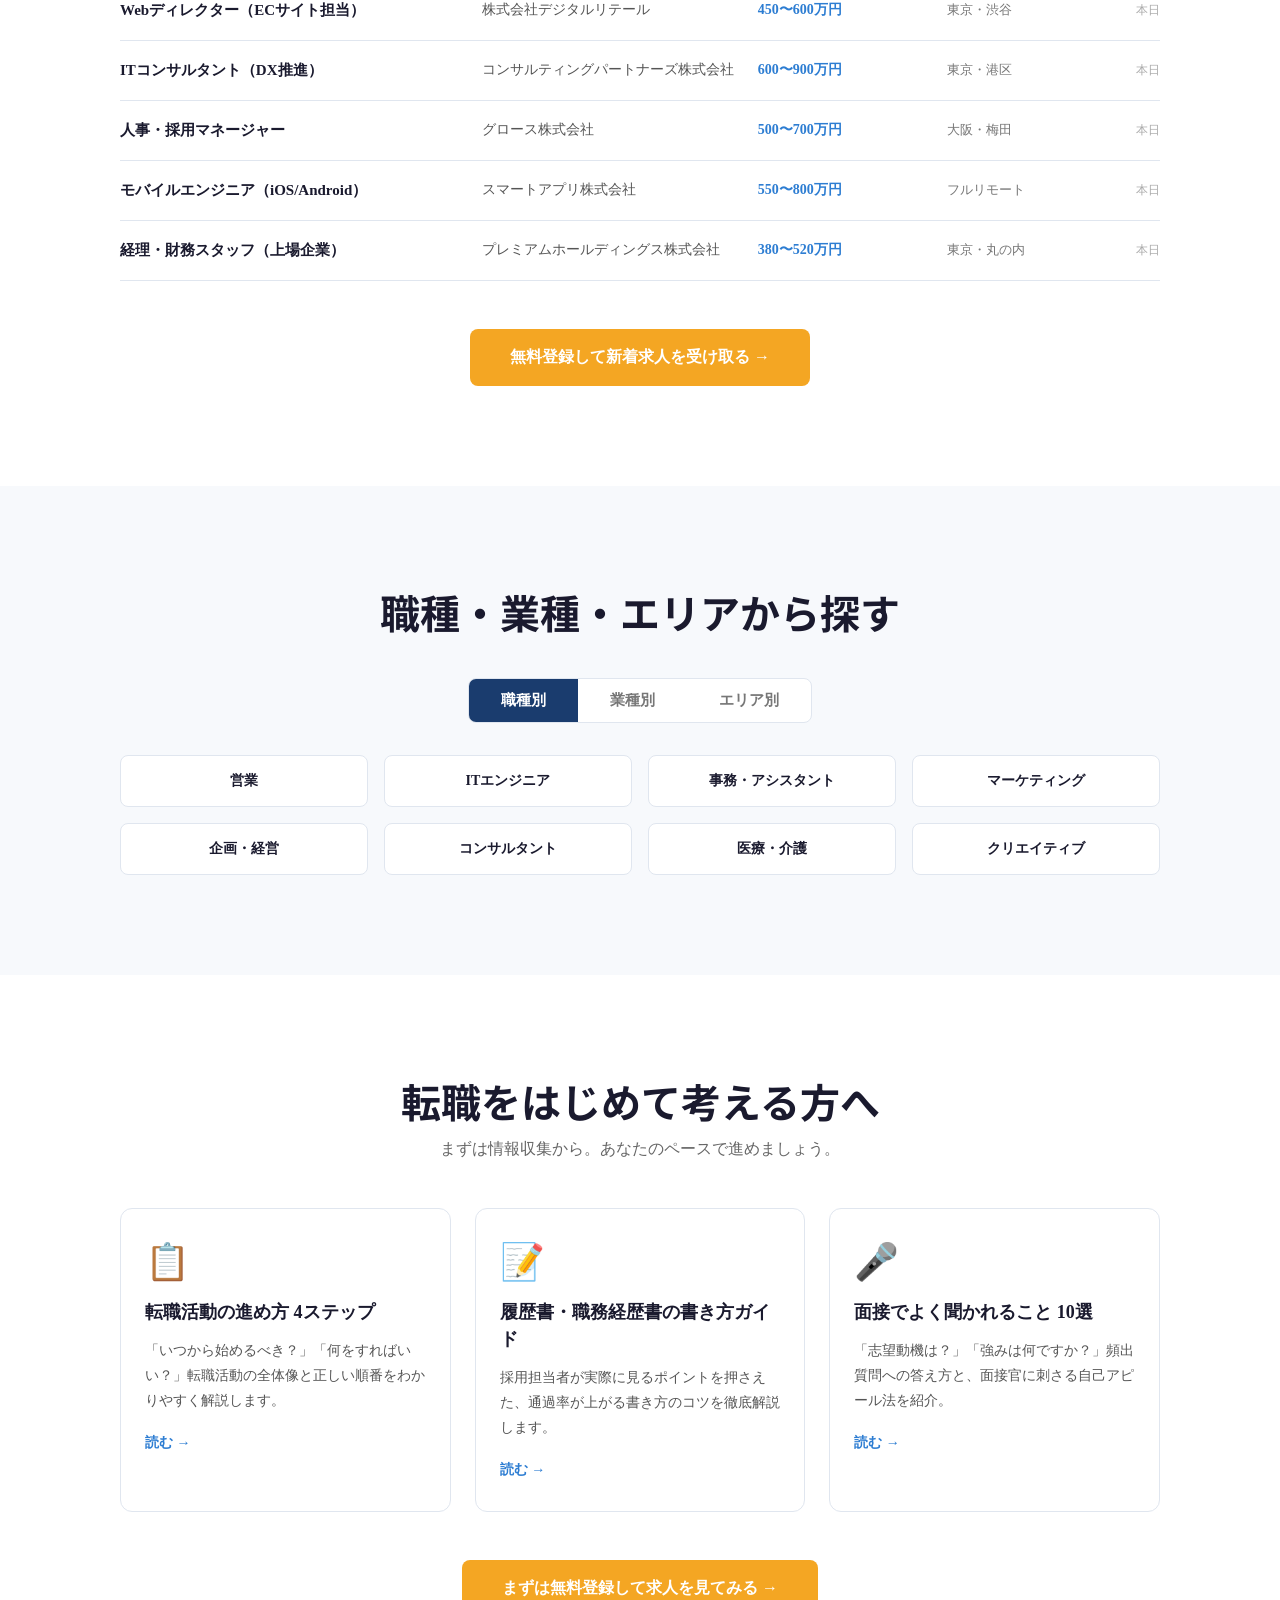
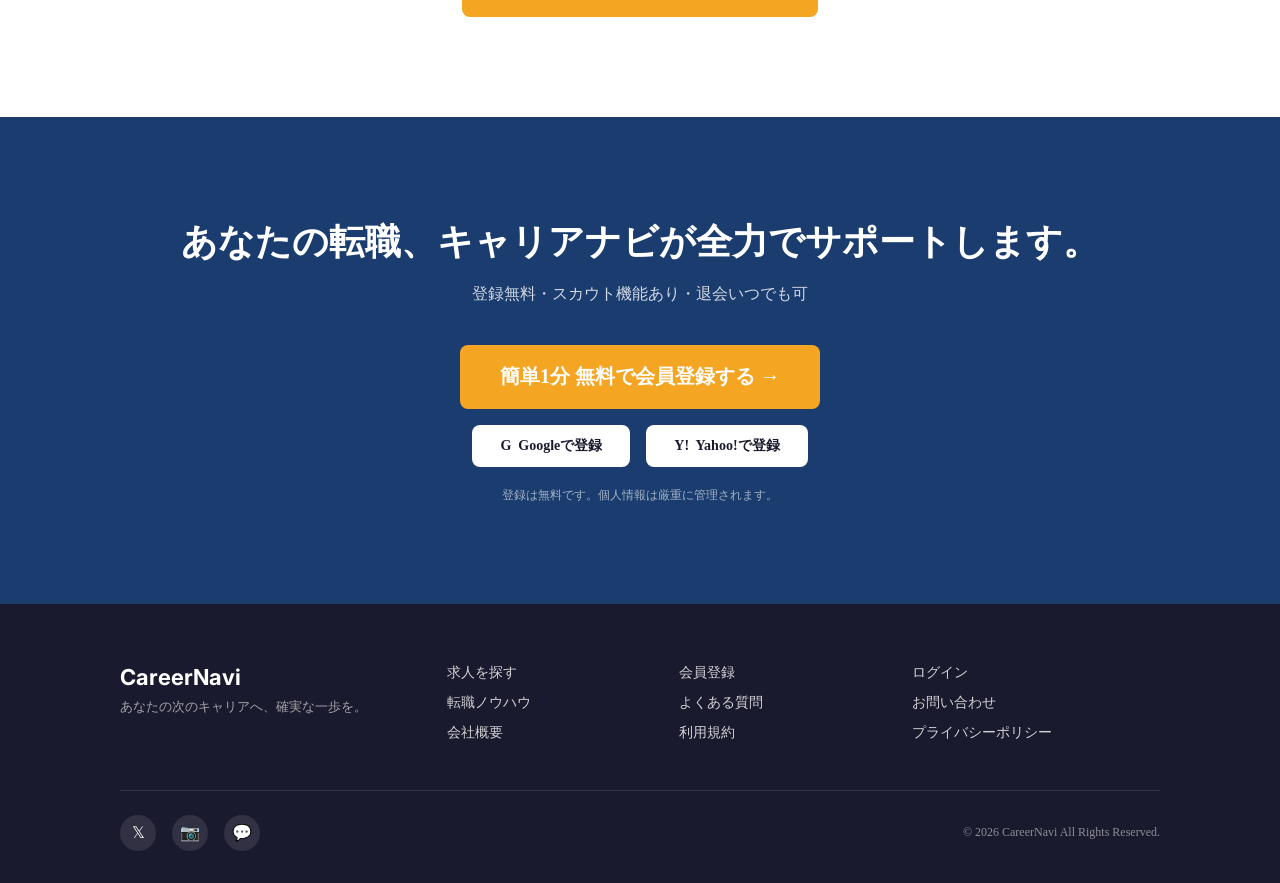
==== commit 98432936: "feat: SPハンバーガーメニュー追加・特集グリッド化・モバイル表示改善 - SP用ハンバーガーメニューを全3ページに追加（3本線→×アニメーション付き） - 特集スライダーを横スクロールなしの3列" ====
--- a/index.html
+++ b/index.html
@@ -7,7 +7,7 @@
   <!-- Google Fonts: 日本語フォント (Noto Sans JP) と英字フォント (Inter) を読み込む -->
   <link rel="preconnect" href="https://fonts.googleapis.com">
   <link rel="preconnect" href="https://fonts.gstatic.com" crossorigin>
-  <link href="https://fonts.googleapis.com/css2?family=Inter:wght@400;700&family=Noto+Sans+JP:wght@400;700&display=swap" rel="stylesheet">
+  <link href="https://fonts.googleapis.com/css2?family=Inter:wght@400;700&family=Noto+Sans+JP:wght@400;700&display=optional" rel="stylesheet">
   <!-- CSS 読み込み順: reset → variables（変数定義）→ common（共通部品）→ index（ページ固有） -->
   <link rel="stylesheet" href="css/reset.css">
   <link rel="stylesheet" href="css/variables.css">
@@ -22,11 +22,17 @@
 <header class="header" id="header">
   <div class="header__inner">
     <a href="index.html" class="header__logo">CareerNavi</a>
-    <nav class="header__nav">
+    <nav class="header__nav" id="headerNav">
       <a href="#" class="header__login">ログイン</a>
       <a href="register.html" class="btn btn--primary">無料で会員登録</a>
       <a href="#" class="header__corp">法人の方はこちら</a>
     </nav>
+    <!-- SP のみ表示するハンバーガーボタン。JS で is-open クラスを付け外しして開閉 -->
+    <button class="header__hamburger" id="hamburgerBtn" aria-label="メニューを開く" aria-expanded="false">
+      <span></span>
+      <span></span>
+      <span></span>
+    </button>
   </div>
 </header>
 
--- a/css/variables.css
+++ b/css/variables.css
@@ -16,8 +16,6 @@
   --color-bg-light:  #F7F9FC; /* 薄グレー背景：偶数セクション背景に使用 */
   --color-text:      #1A1A2E; /* メインテキスト色 */
   --color-white:     #FFFFFF;
-  --color-success:   #38A169; /* 成功・完了状態 (登録完了ページのアイコンなど) */
-  --color-error:     #E53E3E; /* エラー表示 */
   --color-border:    #E0E6EF; /* カード枠線・区切り線 */
   --color-footer-bg: #1A1A2E; /* フッター背景: テキスト色と同値でダークに統一 */
 
@@ -37,7 +35,6 @@
   --shadow-header: 0 2px 8px rgba(0, 0, 0, 0.1);     /* スクロール時のヘッダー影 */
 
   /* --- 角丸 --- */
-  --radius-sm:  4px;  /* タグ・バッジなど小さい要素 */
   --radius-md:  8px;  /* ボタン・入力欄・一般カード */
   --radius-lg: 12px;  /* 大きいカード・フォームカード */
 
--- a/css/common.css
+++ b/css/common.css
@@ -63,10 +63,39 @@
   color: var(--color-secondary);
 }
 
-/* ===== ボタン =====
-   .btn--primary（オレンジ）: CTA・会員登録など主要アクション
-   .btn--secondary（ブルー）: サブアクション
-   .btn--large: フッターCTAなど大きいボタンに追加するモディファイア */
+/* ===== ハンバーガーボタン =====
+   PC では非表示。SP で表示し、クリックで3本線→×にアニメーション。
+   開閉状態は JS が is-open クラスで管理する。 */
+.header__hamburger {
+  display: none;
+  flex-direction: column;
+  justify-content: space-between;
+  width: 24px;
+  height: 18px;
+  padding: 0;
+}
+
+.header__hamburger span {
+  display: block;
+  width: 100%;
+  height: 2px;
+  background: var(--color-text);
+  border-radius: 1px;
+  transition: transform var(--transition), opacity var(--transition);
+}
+
+/* is-open 時に3本線を×へ変形 */
+.header__hamburger.is-open span:nth-child(1) {
+  transform: translateY(8px) rotate(45deg);
+}
+.header__hamburger.is-open span:nth-child(2) {
+  opacity: 0;
+}
+.header__hamburger.is-open span:nth-child(3) {
+  transform: translateY(-8px) rotate(-45deg);
+}
+
+/* ===== ボタン ===== */
 .btn {
   display: inline-flex;
   align-items: center;
@@ -92,19 +121,6 @@
   color: var(--color-white);
   padding: 10px 20px;
   font-size: 15px;
-}
-
-.btn--secondary {
-  background: var(--color-secondary);
-  color: var(--color-white);
-  padding: 10px 20px;
-  font-size: 15px;
-}
-
-.btn--large {
-  padding: 17px 32px;
-  font-size: 18px;
-  border-radius: var(--radius-md);
 }
 
 /* ===== フッター ===== */
@@ -218,20 +234,8 @@
   transform: translateY(-2px);
 }
 
-/* ===== コンテナ =====
-   PC左右余白を持つ汎用ラッパー。ページ固有の__inner では個別に定義している。 */
-.container {
-  max-width: var(--content-max-width);
-  margin: 0 auto;
-  padding: 0 120px;
-}
-
 /* ===== セクション共通 =====
    .section--bg-light / .section--bg-white で交互に背景を切り替えている。 */
-.section {
-  padding: var(--section-padding) 0;
-}
-
 .section--bg-light {
   background: var(--color-bg-light);
 }
@@ -269,15 +273,37 @@
     padding: 0 16px;
   }
 
-  /* SP ではヘッダーナビを非表示（ハンバーガーメニューが必要な場合は JS と合わせて実装） */
+  /* SP: ハンバーガーボタンを表示 */
+  .header__hamburger {
+    display: flex;
+  }
+
+  /* SP: ナビは初期非表示。is-open クラスが付いたときだけドロップダウン表示 */
   .header__nav {
     display: none;
   }
 
-
-  .container {
-    padding: 0 16px;
-  }
+  .header__nav.is-open {
+    display: flex;
+    flex-direction: column;
+    position: fixed;
+    top: 72px; /* ヘッダー高さ分だけ下げる */
+    left: 0;
+    right: 0;
+    background: var(--color-white);
+    border-top: 1px solid var(--color-border);
+    padding: 16px;
+    gap: 8px;
+    box-shadow: var(--shadow-header);
+    z-index: 999; /* ヘッダー(z-index:1000)の直下・ページコンテンツより前面 */
+  }
+
+  /* メニュー内の登録ボタンをフル幅に */
+  .header__nav.is-open .btn {
+    width: 100%;
+    justify-content: center;
+  }
+
 
   .footer__inner {
     padding: 0 16px;
@@ -299,10 +325,6 @@
     gap: 16px;
   }
 
-  .section {
-    padding: var(--section-padding-sp) 0;
-  }
-
   .section__title {
     font-size: 26px;
   }
--- a/css/index.css
+++ b/css/index.css
@@ -257,25 +257,16 @@
   margin-bottom: 32px;
 }
 
-/* overflow-x: hidden でスクロールバーを隠しつつ、JS で scrollLeft を操作する */
+/* 横スクロールを排除し3列グリッドで全カードを静的表示 */
 .feature__slider {
-  display: flex;
+  display: grid;
+  grid-template-columns: repeat(3, 1fr);
   gap: 24px;
-  overflow-x: hidden;
-  padding-bottom: 8px;
-  -ms-overflow-style: none;
-  scrollbar-width: none;
-}
-
-.feature__slider::-webkit-scrollbar {
-  display: none;
-}
-
-/* 特集カード: 幅 384px × 高さ 445px (Figma 仕様値) */
+}
+
+/* 特集カード: 高さ 445px (Figma 仕様値)。幅はグリッドが制御 */
 .feature-card {
-  width: 384px;
   height: 445px;
-  flex-shrink: 0;
   position: relative;
   background: var(--color-white);
   border-radius: 12px;
@@ -313,7 +304,7 @@
   position: absolute;
   top: 192px;
   left: 20px;
-  width: 344px;
+  width: calc(100% - 40px); /* カード幅 - 左右マージン(20px × 2) */
   font-size: 18px;
   font-weight: 700;
   color: #1a1b2e;
@@ -337,7 +328,7 @@
   position: absolute;
   top: 261px;
   left: 20px;
-  width: 344px;
+  width: calc(100% - 40px); /* カード幅 - 左右マージン(20px × 2) */
   font-size: 14px;
   color: #595966;
   line-height: 1.7;
@@ -364,11 +355,11 @@
   white-space: nowrap;
 }
 
-/* 「すべて見る →」リンク: カード右下に配置 */
+/* 「すべて見る →」リンク: カード右下に配置。right 基準で幅に依存しない */
 .feature-card__link {
   position: absolute;
   top: 413px;
-  left: 284px;
+  right: 20px;
   font-size: 13px;
   color: var(--color-accent);
   transition: opacity var(--transition);
@@ -897,10 +888,6 @@
     font-size: 26px;
   }
 
-  .feature-card {
-    min-width: 280px;
-  }
-
   /* SP: 求人カードを1列に変更 */
   .pickup__grid {
     grid-template-columns: 1fr;
@@ -914,7 +901,6 @@
   /* SP: 新着求人リストを2列グリッドに変更（年収・日付は非表示） */
   .job-row {
     grid-template-columns: 1fr 1fr;
-    grid-template-rows: auto auto;
   }
 
   .job-row__salary,
@@ -951,4 +937,42 @@
   .closing-cta__sns {
     flex-direction: column;
   }
-}
+
+  /* セクション上下パディングをSP用に縮小 */
+  .feature,
+  .pickup,
+  .theme,
+  .newjobs,
+  .category,
+  .knowhow,
+  .closing-cta {
+    padding: var(--section-padding-sp) 0;
+  }
+
+  /* SP: 3列グリッドを1列に変更（カード幅・テキスト幅はデスクトップの calc で自動対応） */
+  .feature__slider {
+    grid-template-columns: 1fr;
+  }
+
+  /* 新着求人タイトルのフォントサイズ */
+  .newjobs__title {
+    font-size: 26px;
+  }
+
+  /* 統計数値のフォントサイズ */
+  .stat__number {
+    font-size: 28px;
+  }
+
+  /* 求人リスト: タイトルを2列フル幅に */
+  .job-row__title {
+    grid-column: 1 / -1;
+  }
+
+  /* ホバーマージンをSPパディング(16px)に合わせる */
+  .job-row:hover {
+    margin: 0 -16px;
+    padding-left: 16px;
+    padding-right: 16px;
+  }
+}
